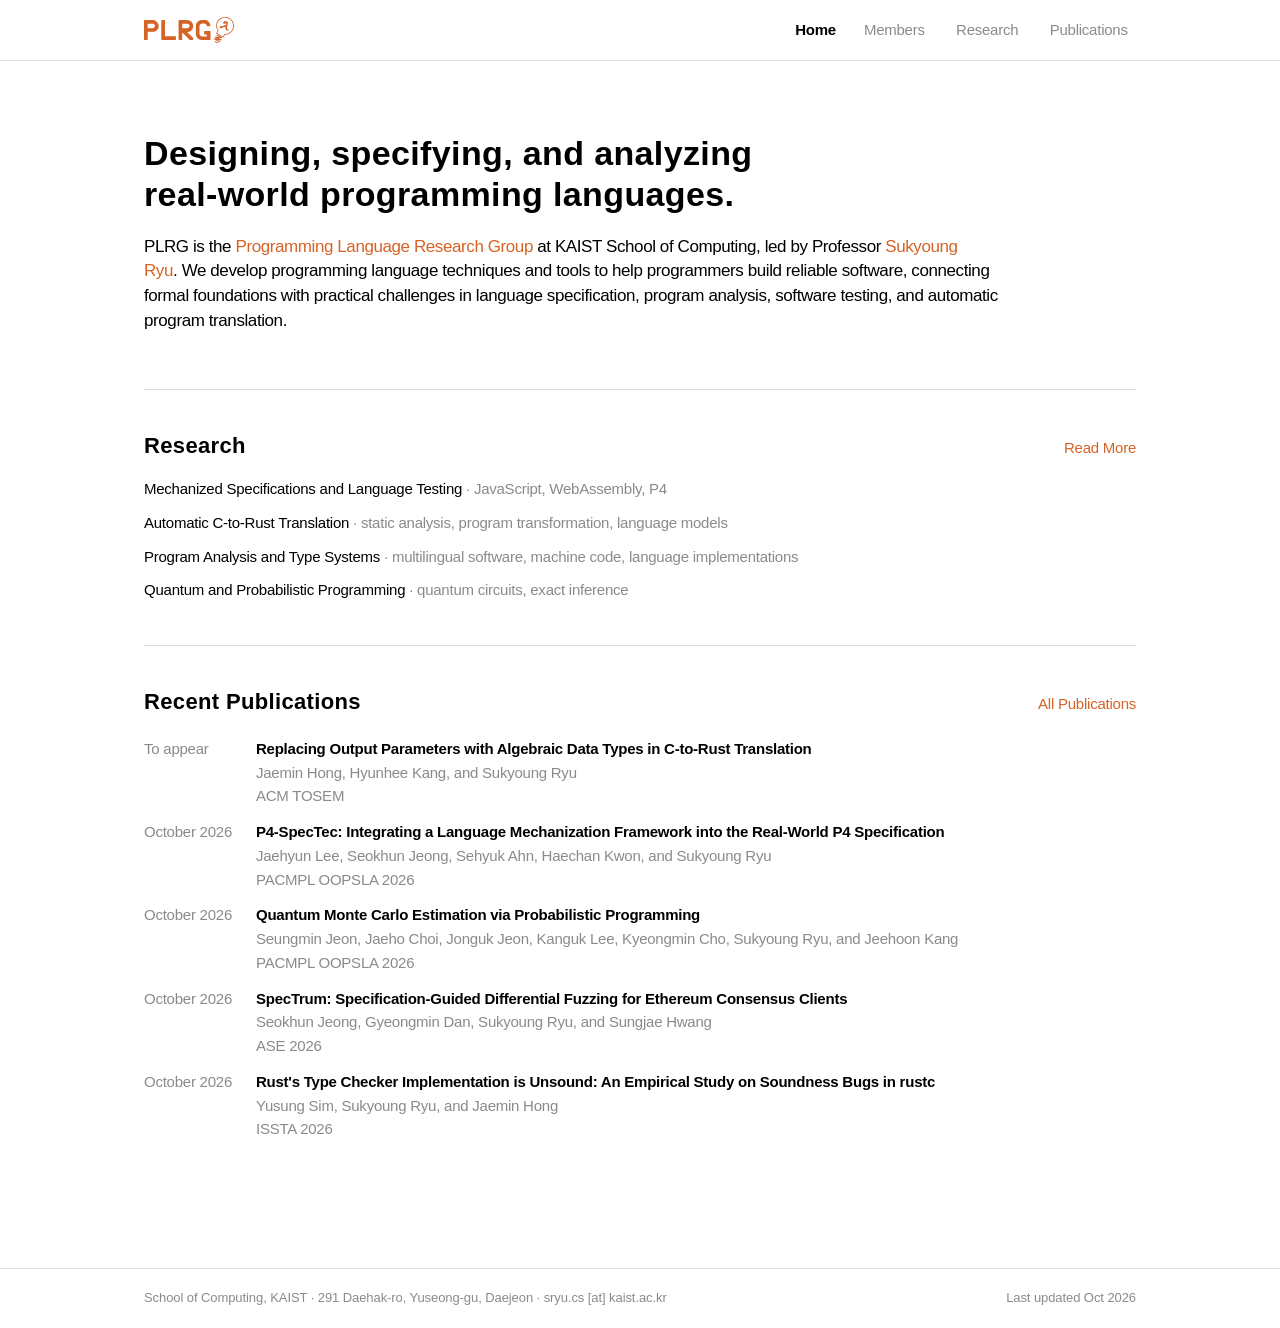
==== index.html @ 67d433d6 "Add files via upload Initial site" ====
<!DOCTYPE html>
<html lang="en">
<head>
<meta charset="utf-8">
<meta name="viewport" content="width=device-width, initial-scale=1">
<title>Home — PLRG @ KAIST</title>
<link rel="stylesheet" href="style.css">
</head>
<body data-page="home">
<div class="page">
<header><div class="wrap">
  <a class="brand" href="index.html"><svg class="logo" xmlns="http://www.w3.org/2000/svg" viewBox="0 0 610 174.55" fill="currentColor" role="img" aria-label="PLRG"><g id="Layer_1-2"><path d="M24.77,99.57v48.96c0,3.5-1.86,6.18-5.76,5.97H4.75c-1.57,0-4.04-2.32-4.73-4.11V24.12c1.09-1.59,2.54-3.02,4.04-4.07l52.85.08c11.84-.42,21.82,4.87,29.84,12.92,9.44,9.48,13.65,21.59,11.37,34.92-1.82,10.65-7.04,19.97-16.52,25.49-5.89,3.3-12.13,5.09-18.91,6.1H24.77ZM74.39,59.52c-1.05-8.23-6.45-13.17-13.41-14.95H24.75s-.03,30.83-.03,30.83l35.01-.19c7.88-.04,14.15-7.86,14.65-15.69Z"></path><path d="M326.45,154.57l-18.67-.2-32.13-31.75-19.16-18.48-.04,46.42c0,1.52-2.23,3.92-3.55,3.92l-15.28.03c-3.97,0-5.56-2.33-5.56-6.11V26.05c0-2.97,1.31-5.94,4.61-5.94l52.86-.04c11.4,0,20.63,4.76,28.45,12.41,9.83,9.62,14.2,21.88,11.86,35.64-3.55,20.84-18.98,30.94-40.7,31.79l41.08,40.88.25,9.93c.03,1.31-2.56,3.86-4.01,3.85ZM306.06,58.34c-1.69-7.35-6.77-12.24-13.42-13.77h-36.2s.02,30.83.02,30.83l33.02-.03c9.18,0,16.7-7.22,16.57-17.03Z"></path><path d="M421.97,117.8l-14.87-.05c-1.34,0-3.66-2.53-3.66-3.9v-16.37c0-1.36,2.33-3.88,3.72-3.88h35.35c1.4,0,3.8,2.46,3.8,4v52.96c0,1.54-2.34,3.94-3.96,3.93l-58.89-.31c-14.34-.08-35.18-19.74-35.23-36.54l-.17-58.79c-.05-17.46,17.44-36.19,34.9-38.17,9-1.02,18.16-.8,27.14-.19,28.08,1.93,44.97,42.58,31.35,42.43l-19.42-.2c.5-8.3-4.96-17.08-13.63-17.82-7.51-.64-14.39-.49-22.3-.09-5.6.29-13.39,6.82-13.43,12.99l-.31,56.86c-.04,7.77,8.3,15.7,16.05,15.7h33.47s.08-12.58.08-12.58Z"></path><path d="M214.6,134.44l-.03,16.27c0,1.38-2.15,3.76-3.89,3.76h-88.86c-3.61,0-6.13-2.2-5.54-6.08l-.03-122.33c0-3.76,1.66-5.98,5.55-6l13.27-.06c1.77,0,5.57,1.71,5.57,4.12v105.96s68.05-.06,68.05-.06c3.12,0,5.42,1.34,5.91,4.41Z"></path><path d="M533.58,135.33c-1.03,1.77-2.92,1.96-4.5,1.12l-42.92-22.98c-1.07-.57-.36-3.78.14-4.88l8-17.44c-9.59-17.32-14.4-33.33-7.14-51.85,3.64-9.29,9.33-16.91,16.68-23.66,12.25-11.23,30.47-17.07,47.03-15.34,19.54,2.05,36.48,12.61,45.66,30.04,5.94,11.29,8.57,24.47,7.08,37.07-1.56,13.25-7.64,24.61-17,33.8-11.73,11.51-26.46,19.24-43.56,17.85l-9.49,16.27ZM529.95,130.49l9.94-17.13c5.76.22,11.41.86,16.97-.74,21-6.04,38.39-24.01,41.11-45.65,2.06-16.41-3.26-32.55-14.11-44.84-16.23-18.37-44.59-21.7-65.67-10.09-11.07,6.1-19.41,15.47-24.92,26.64-7.99,16.22-3.11,32.95,5.35,48.31.68,1.24,1.88,3.97,1.34,5.16l-8.13,17.99,38.12,20.36Z"></path><path d="M511.6,163.68l-.68,6.75-41.13-21.85.37-6.58,22.36,3.77-15.11-7.95.24-6.66,24.54,2.67.85-.99-14.93-7.21.68-6.72,24.68,12.2,11.48,5.32-.02,6.57-26.47-2.39,21.68,10.92-.28,6.73c-9.4-1.67-16.31-3.48-25.91-4.31l17.62,9.74Z"></path><path d="M498.27,167.91l.09,6.58c-6,.23-11.44-.22-16.75-2.66-5.24-2.41-7.89-8.51-5.34-13.62,4.03,8.87,12.21,9.27,22.01,9.7Z"></path><path d="M512.38,76.77c-2.06-2.49-3.47-4.5-4.6-7.12-1.04-2.39.76-5.26,3.22-5.81l17.83-3.93,14.61-4.59,8.87-2.83-.64-8.77c-.09-1.29-3.27-2.99-4.38-2.32l-7.8,4.7c-1.42.86-4.22.84-4.82-.95l-2.43-7.28c-2.58-7.73,13.49-12.45,24.45-7.42,7.61,3.5,7.59,9.94,5.79,18.3-3.1,9.22-4.34,18.11-5.07,27.94.96,1.71,2.15,3.57,3.79,4.64l9.4,6.14c.46.3,1.2,1.14,1.47,1.52s-1.31,1.54-1.89,1.5l-14.1-.93c-10.04-2.89-10.07-13.57-8.85-24.22l-17.95,5.61c-5.79,1.81-10.36,4.24-16.9,5.81Z"></path></g></svg></a>
  <button class="menu" type="button" aria-label="Menu" aria-expanded="false" aria-controls="nav"><span></span><span></span></button>
  <nav id="nav">
    <a href="index.html" class="on" data-label="Home"><span>Home</span></a>
    <a href="members.html" data-label="Members"><span>Members</span></a>
    <a href="research.html" data-label="Research"><span>Research</span></a>
    <a href="publications.html" data-label="Publications"><span>Publications</span></a>
  </nav>
</div></header>
<script>
(function(){var b=document.querySelector('.menu'),n=document.getElementById('nav');var set=function(o){document.body.classList.toggle('nav-open',o);b.setAttribute('aria-expanded',o);};b.addEventListener('click',function(){set(!document.body.classList.contains('nav-open'));});document.addEventListener('click',function(e){if(!e.target.closest('header'))set(false);});document.addEventListener('keydown',function(e){if(e.key==='Escape')set(false);});})();
</script>
<main class="wrap">
  <section class="hero">
    <h1 id="headline" style="margin: 0 0 20px; max-width: 880px;"></h1>
    <p class="lede" id="lede"></p>
  </section>
  <section class="sec">
    <div class="sec-head"><h2>Research</h2><a class="small" href="research.html">Read More</a></div>
    <ul id="areas" class="areas"></ul>
  </section>
  <section class="sec" style="padding-bottom: 64px;">
    <div class="sec-head" style="margin-bottom: 20px;"><h2>Recent Publications</h2><a class="small" href="publications.html">All Publications</a></div>
    <ol id="recent" class="pubs"></ol>
  </section>
</main>
<footer><div class="wrap">
  <span>School of Computing, KAIST · 291 Daehak-ro, Yuseong-gu, Daejeon · sryu.cs [at] kaist.ac.kr</span>
  <span class="nowrap">Last updated Oct 2026</span>
</div></footer>
<script src="site.js"></script>
</body>
</html>
---- style.css ----
p, h1, li, .lede { text-wrap: pretty; }
html, body { margin: 0; background: #fff; color: #000; font-family: -apple-system, BlinkMacSystemFont, "SF Pro Text", "Helvetica Neue", Arial, sans-serif; -webkit-font-smoothing: antialiased; font-size: 17px; line-height: 1.45; letter-spacing: -0.41px; }
a { color: #d56325; text-decoration: none; }
a:hover { text-decoration: underline; }
a:focus-visible, button:focus-visible { outline: 2px solid #d56325; outline-offset: 3px; border-radius: 2px; }
.page { min-height: 100vh; display: flex; flex-direction: column; overflow: visible; }
.wrap { max-width: 1040px; width: 100%; margin: 0 auto; padding: 0 24px; box-sizing: border-box; }
header { position: -webkit-sticky; position: sticky; top: 0; z-index: 20; flex-shrink: 0; background: #fff; border-bottom: 1px solid rgba(0,0,0,0.12); }
header .wrap { height: 60px; display: flex; align-items: center; justify-content: space-between; gap: 24px; }
.brand { display: flex; align-items: center; color: #d56325; }
.brand .logo { height: 26px; width: auto; display: block; overflow: visible; }
.menu { display: none; }
.brand:hover { color: #d56325; text-decoration: none; }
nav { display: flex; gap: 28px; font-size: 15px; letter-spacing: -0.24px; }
nav a { color: rgba(60,60,67,0.6); display: inline-grid; }
nav a::after { content: attr(data-label); font-weight: 600; height: 0; visibility: hidden; grid-area: 1 / 1; }
nav a > span { grid-area: 1 / 1; }
nav a:hover { color: #000; text-decoration: none; }
nav a.on { color: #000; font-weight: 600; }
main { flex: 1; }
main.wrap { padding-bottom: 64px; }
h1 { margin: 56px 0 20px; font-size: 34px; line-height: 1.2; font-weight: 700; letter-spacing: 0.37px; text-wrap: pretty; }
h2 { margin: 0; font-size: 22px; font-weight: 700; letter-spacing: 0.35px; }
.muted { color: rgba(60,60,67,0.6); }
.small { font-size: 15px; letter-spacing: -0.24px; }
.hero { padding: 72px 0 56px; }
.lede { margin: 0; max-width: 880px; text-wrap: pretty; }
.sec { padding: 40px 0 44px; border-top: 0.5px solid rgba(60,60,67,0.18); }
.sec-head { display: flex; align-items: baseline; justify-content: space-between; gap: 16px; margin-bottom: 16px; }
ul, ol { list-style: none; margin: 0; padding: 0; }
.areas { display: flex; flex-direction: column; gap: 12px; }
.pubs { display: flex; flex-direction: column; gap: 14px; }
.pub { display: grid; grid-template-columns: 96px minmax(0, 1fr); gap: 16px; }
.pub .t { font-weight: 600; text-wrap: pretty; }
.pub .t a { color: #000; text-decoration: none; }
.pub .t a:hover { text-decoration: underline;  }
.pub div div + div { margin-top: 2px; }
.year-sec { display: grid; grid-template-columns: 160px minmax(0, 1fr); gap: 24px; padding: 24px 0; border-top: 0.5px solid rgba(60,60,67,0.18); }
.year-sec h2 { line-height: 1.2; }
.year-sec .pub { display: block; }
.area { padding: 32px 0; border-top: 0.5px solid rgba(60,60,67,0.18); }
.area h2 { margin-bottom: 12px; }
.area p { margin: 0 0 20px; max-width: 880px; text-wrap: pretty; }
.area ul { display: flex; flex-direction: column; gap: 8px; padding-left: 16px; border-left: 0.5px solid rgba(60,60,67,0.29); }
.area ul a { color: #000; text-decoration: none; }
.area ul a:hover { text-decoration: underline;  }
.group { padding: 28px 0; border-top: 0.5px solid rgba(60,60,67,0.18); }
.group h2 { margin-bottom: 16px; }
.people { display: flex; flex-direction: column; gap: 10px; }
.person { display: grid; grid-template-columns: minmax(0, 260px) minmax(0, 1fr); gap: 16px; }
.person b, .alum b { font-weight: 600; }
a.site { color: #000; text-decoration: none; }
a.site:hover { text-decoration: underline;  }
a.site .lk { font-weight: 400; font-size: 0.85em; color: rgba(60,60,67,0.6); }
.alumni { display: grid; grid-template-columns: repeat(4, minmax(0, 1fr)); gap: 28px 32px; }
.alum { display: flex; flex-direction: column; gap: 2px; font-size: 14px; letter-spacing: -0.15px; line-height: 1.4; overflow-wrap: anywhere; }
.alum .who { display: block; font-size: 15px; letter-spacing: -0.24px; margin-bottom: 2px; }
.alum .who .muted { font-size: 13px; letter-spacing: -0.08px; }
.alum .now { color: #000; }
footer { border-top: 1px solid rgba(0,0,0,0.12); }
footer .wrap { padding: 20px 24px; display: flex; justify-content: space-between; gap: 16px; flex-wrap: wrap; font-size: 13px; letter-spacing: -0.08px; color: rgba(60,60,67,0.6); }
footer .nowrap { white-space: nowrap; }
/* Breakpoints: desktop >1024, tablet 641–1024, mobile ≤640 */
@media (max-width: 1024px) {
  .wrap { padding: 0 32px; }
  .menu { display: flex; flex-direction: column; justify-content: center; gap: 6px; width: 44px; height: 44px; margin-right: -10px; padding: 0; background: none; border: 0; border-radius: 0; cursor: pointer; }
  .menu span { display: block; width: 22px; height: 1.5px; background: #000; margin: 0 auto; transition: transform 200ms cubic-bezier(.32,.72,0,1), opacity 150ms; }
  .nav-open .menu span:first-child { transform: translateY(3.75px) rotate(45deg); }
  .nav-open .menu span:last-child { transform: translateY(-3.75px) rotate(-45deg); }
  nav { display: none; position: absolute; left: 0; right: 0; top: 100%; flex-direction: column; gap: 0; padding: 8px 32px 16px; background: #fff; border-bottom: 0.5px solid rgba(60,60,67,0.29); font-size: 17px; letter-spacing: -0.41px; z-index: 10; }
  .nav-open nav { display: flex; }
  nav a { padding: 12px 0; border-top: 0.5px solid rgba(60,60,67,0.18); color: #000; }
  nav a:first-child { border-top: 0; }
  nav a.on { font-weight: 600; }
  footer .wrap { padding: 20px 32px; }
  h1 { margin-top: 44px; font-size: 30px; }
  .hero { padding: 56px 0 44px; }
  .year-sec { grid-template-columns: 120px minmax(0, 1fr); gap: 20px; }
  .person { grid-template-columns: minmax(0, 220px) minmax(0, 1fr); }
  .alumni { grid-template-columns: repeat(3, minmax(0, 1fr)); gap: 24px; }
  .pub { grid-template-columns: 88px minmax(0, 1fr); gap: 12px; }
}
@media (max-width: 640px) {
  html, body { font-size: 16px; letter-spacing: -0.32px; }
  .wrap { padding: 0 20px; }
  nav { padding: 4px 20px 12px; }
  h1 { margin: 32px 0 16px; font-size: 26px; }
  .hero { padding: 36px 0 32px; }
  .hero h1 br { display: none; }
  h2 { font-size: 20px; }
  .lede, .small { font-size: 15px; }
  .sec { padding: 28px 0 32px; }
  .sec-head { flex-wrap: wrap; gap: 8px; }
  .pub { grid-template-columns: 1fr; gap: 2px; }
  .year-sec { grid-template-columns: 1fr; gap: 12px; padding: 20px 0; }
  .area { padding: 24px 0; }
  .group { padding: 20px 0; }
  .person { grid-template-columns: 1fr; gap: 2px; }
  .people { gap: 14px; }
  .alumni { grid-template-columns: repeat(2, minmax(0, 1fr)); gap: 20px 16px; }
  footer .wrap { padding: 16px 20px; flex-direction: column; gap: 4px; }
  .row { grid-template-columns: 1fr; gap: 0; padding: 8px 0; }
  .btns button { flex: 1; }
}
@media (max-width: 400px) { .alumni { grid-template-columns: 1fr; } }
/* profile */
.profile { display: grid; grid-template-columns: 128px minmax(0, 1fr); gap: 28px; align-items: center; padding: 32px 0 40px; }
.avatar { width: 128px; height: 128px; border-radius: 50%; object-fit: cover; background: rgba(118,118,128,0.12); }
.profile h1 { margin: 0 0 4px; }
.links { display: flex; flex-wrap: wrap; gap: 6px 20px; }
.prow { scroll-margin-top: 24px; padding: 28px 0; border-top: 0.5px solid rgba(60,60,67,0.18); }
.prow h2 { margin-bottom: 12px; }
.prow p { margin: 0; max-width: 880px; text-wrap: pretty; font-size: 15px; letter-spacing: -0.24px; line-height: 1.5; }
.prow ul { display: flex; flex-direction: column; gap: 8px; font-size: 15px; letter-spacing: -0.24px; }
.prow ul a, .profile p a:not(.back) { color: #000; text-decoration: underline; text-decoration-color: rgba(60,60,67,0.35); text-underline-offset: 3px; text-decoration-thickness: 1px; }
.prow ul a:hover, .profile p a:not(.back):hover { color: #d56325; text-decoration-color: #d56325; }
.links a { color: #d56325; }
a.back { color: #000; }
.tabs { display: flex; gap: 28px; border-bottom: 0.5px solid rgba(60,60,67,0.29); font-size: 15px; letter-spacing: -0.24px; }
.tabs a { display: inline-grid; color: rgba(60,60,67,0.6); padding: 10px 0 12px; margin-bottom: -0.5px; border-bottom: 2px solid transparent; }
.tabs a::after { content: attr(data-label); font-weight: 600; height: 0; visibility: hidden; grid-area: 1 / 1; }
.tabs a > span { grid-area: 1 / 1; }
.tabs a:hover { color: #000; text-decoration: none; }
.tabs a.on { color: #000; font-weight: 600; border-bottom-color: #000; }
#panel-main .prow:first-child, #panel-biography .prow:first-child { border-top: 0; }
.gallery { display: grid; grid-template-columns: repeat(2, minmax(0, 1fr)); gap: 24px; padding: 32px 0; }
.gallery img { display: block; width: 100%; height: auto; border-radius: 10px; background: rgba(118,118,128,0.12); }
.gallery li { margin: 0; }
.gallery figcaption, .gallery .cap { margin-top: 8px; font-size: 13px; letter-spacing: -0.08px; color: rgba(60,60,67,0.6); }

@media (max-width: 640px) {
  .profile { grid-template-columns: 1fr; gap: 16px; padding: 24px 0 28px; }
  .avatar { width: 112px; height: 112px; }
  .prow { padding: 20px 0; }
  .tabs { gap: 20px; }
  .gallery { grid-template-columns: 1fr; gap: 16px; padding: 24px 0; }
}
/* add-publication */
.tool { background: #F2F2F7; }
.tool .wrap { max-width: 880px; padding: 48px 24px 80px; }
.card { background: #fff; border-radius: 10px; padding: 4px 20px; }
.row { display: grid; grid-template-columns: 120px minmax(0, 1fr); align-items: center; gap: 16px; min-height: 44px; border-bottom: 0.5px solid rgba(60,60,67,0.29); font-size: 15px; letter-spacing: -0.24px; }
.row:last-child { border-bottom: 0; }
.row input, .row select { font: inherit; letter-spacing: inherit; color: #000; border: 0; outline: 0; padding: 10px 0; background: transparent; width: 100%; }
.btns { display: flex; gap: 12px; flex-wrap: wrap; margin-top: 24px; }
button { border: 0; border-radius: 10px; font: inherit; font-size: 15px; font-weight: 600; padding: 0 20px; height: 44px; cursor: pointer; }
.primary { background: #d56325; color: #fff; }
.secondary { background: rgba(120,120,128,0.16); color: #d56325; }
pre { margin: 0; background: #fff; border-radius: 10px; padding: 16px 20px; font-family: ui-monospace, "SF Mono", Menlo, monospace; font-size: 13px; line-height: 1.5; white-space: pre-wrap; overflow-wrap: anywhere; }
code { font-family: ui-monospace, "SF Mono", Menlo, monospace; font-size: 13px; }
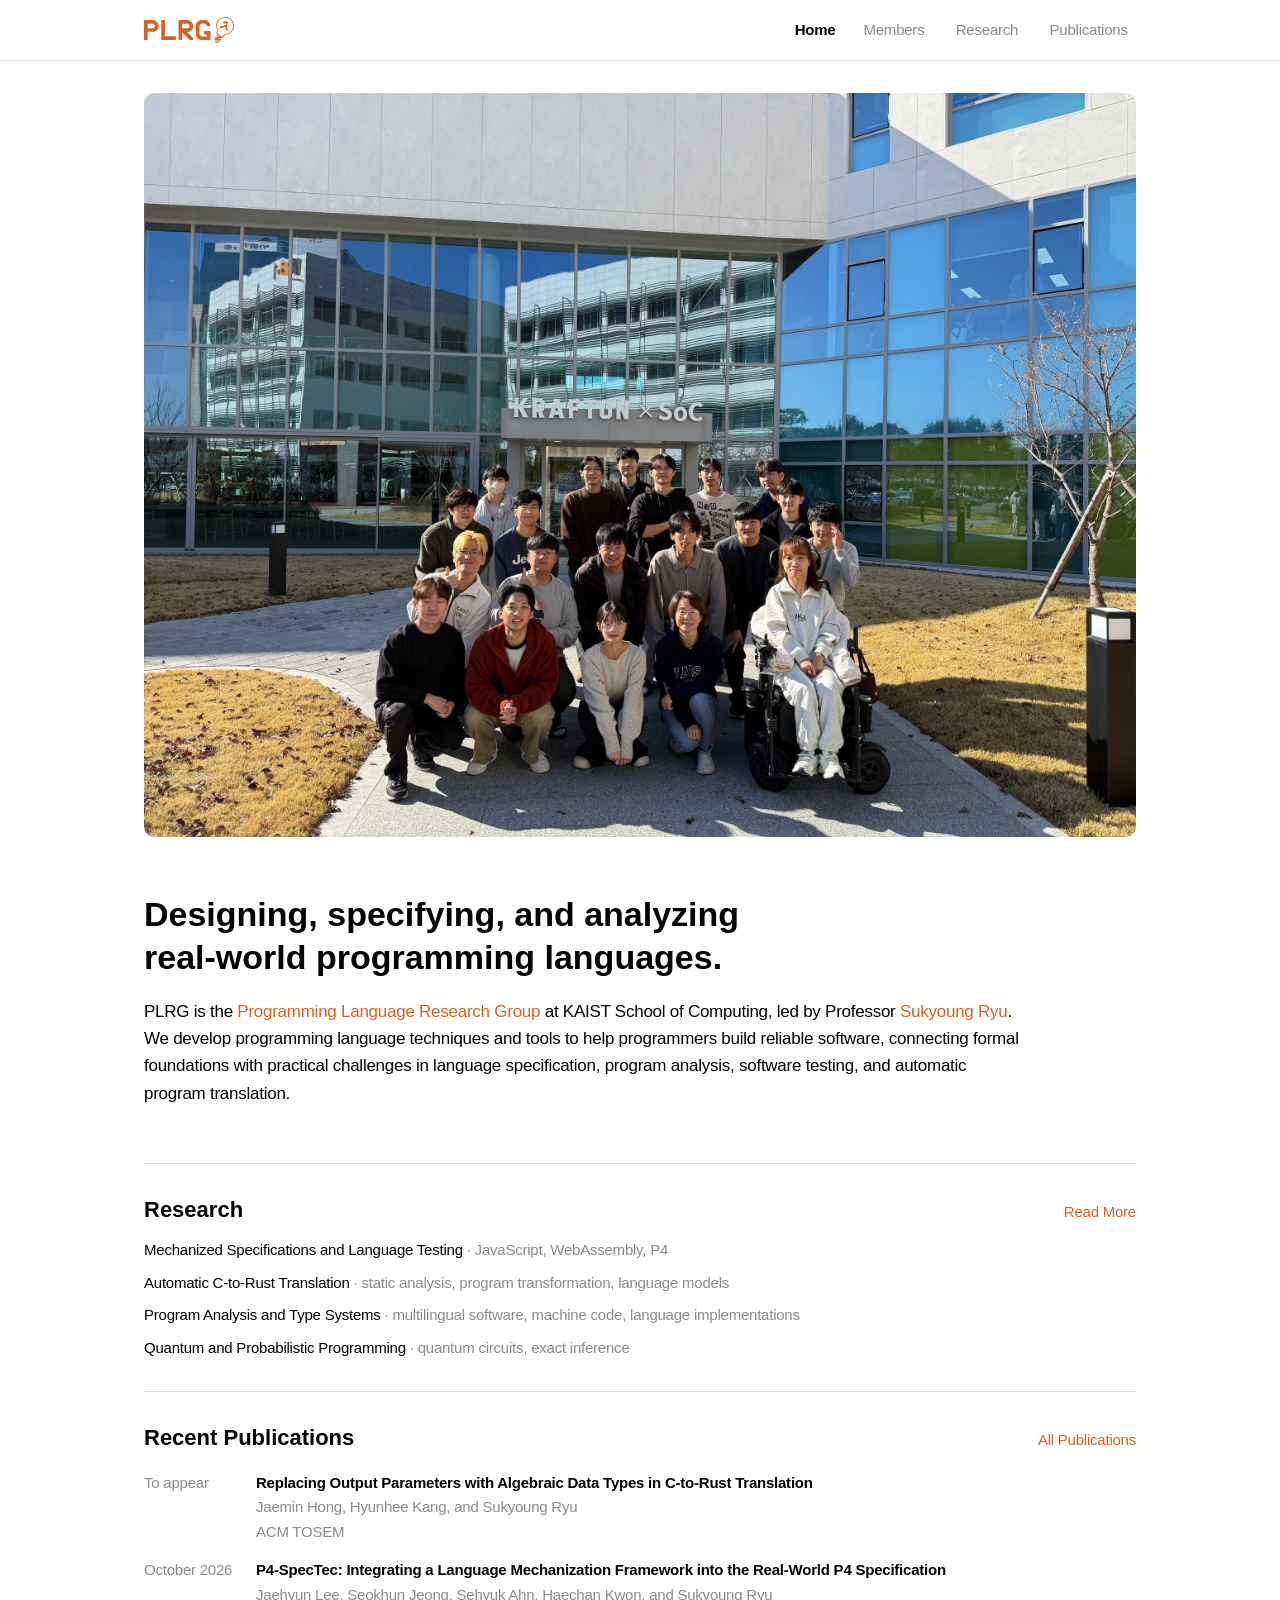
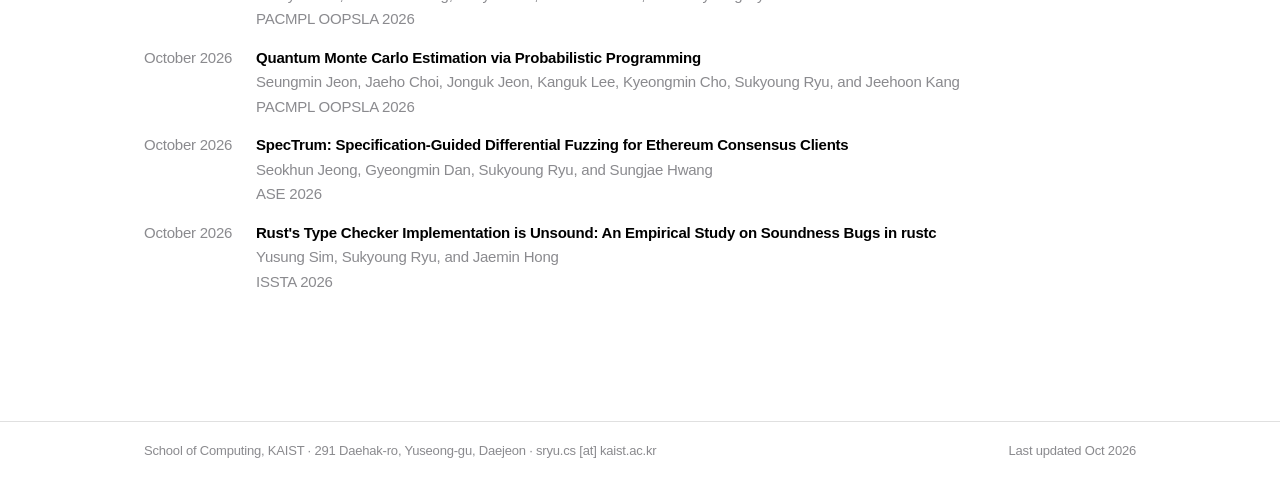
==== commit 853d5050: "Add files via upload" ====
--- a/index.html
+++ b/index.html
@@ -5,6 +5,9 @@
 <meta name="viewport" content="width=device-width, initial-scale=1">
 <title>Home — PLRG @ KAIST</title>
 <link rel="stylesheet" href="style.css">
+<link rel="icon" href="favicon.png" sizes="32x32" type="image/png">
+<link rel="icon" href="favicon.svg" type="image/svg+xml">
+<link rel="apple-touch-icon" href="apple-touch-icon.png">
 </head>
 <body data-page="home">
 <div class="page">
@@ -22,6 +25,7 @@
 (function(){var b=document.querySelector('.menu'),n=document.getElementById('nav');var set=function(o){document.body.classList.toggle('nav-open',o);b.setAttribute('aria-expanded',o);};b.addEventListener('click',function(){set(!document.body.classList.contains('nav-open'));});document.addEventListener('click',function(e){if(!e.target.closest('header'))set(false);});document.addEventListener('keydown',function(e){if(e.key==='Escape')set(false);});})();
 </script>
 <main class="wrap">
+  <div class="home-photo" id="home-photo"></div>
   <section class="hero">
     <h1 id="headline" style="margin: 0 0 20px; max-width: 880px;"></h1>
     <p class="lede" id="lede"></p>
--- a/style.css
+++ b/style.css
@@ -1,5 +1,18 @@
+/* Type scale — one value per role. Sizes: title 34 · section 22 · body 17 · small 15 · caption 13.
+   Line height: headings 1.25 · paragraphs 1.6 · everything else 1.5 · caption 1.4.
+   Tracking: headings 0 · text -0.015em. */
+:root {
+  --fs-title: 34px; --fs-section: 22px; --fs-body: 17px; --fs-small: 15px; --fs-caption: 13px;
+  --lh-heading: 1.25; --lh-text: 1.5; --lh-prose: 1.6; --lh-caption: 1.4;
+  --ls-text: -0.015em;
+  --gap-list: 10px; --gap-pubs: 16px; --pad-section: 32px; --head-gap: 16px;
+}
 p, h1, li, .lede { text-wrap: pretty; }
-html, body { margin: 0; background: #fff; color: #000; font-family: -apple-system, BlinkMacSystemFont, "SF Pro Text", "Helvetica Neue", Arial, sans-serif; -webkit-font-smoothing: antialiased; font-size: 17px; line-height: 1.45; letter-spacing: -0.41px; }
+/* Paragraphs of running text */
+.lede, #intro, .area p, .prow p { line-height: var(--lh-prose); }
+html, body { margin: 0; background: #fff; color: #000; font-family: -apple-system, BlinkMacSystemFont, "SF Pro Text", "Helvetica Neue", Arial, sans-serif; -webkit-font-smoothing: antialiased; font-size: var(--fs-body); line-height: var(--lh-text); }
+/* Tracking relative to each element's own size (an inherited em value would freeze at the body size). */
+:where(body, body *) { letter-spacing: var(--ls-text); }
 a { color: #d56325; text-decoration: none; }
 a:hover { text-decoration: underline; }
 a:focus-visible, button:focus-visible { outline: 2px solid #d56325; outline-offset: 3px; border-radius: 2px; }
@@ -11,54 +24,58 @@
 .brand .logo { height: 26px; width: auto; display: block; overflow: visible; }
 .menu { display: none; }
 .brand:hover { color: #d56325; text-decoration: none; }
-nav { display: flex; gap: 28px; font-size: 15px; letter-spacing: -0.24px; }
-nav a { color: rgba(60,60,67,0.6); display: inline-grid; }
-nav a::after { content: attr(data-label); font-weight: 600; height: 0; visibility: hidden; grid-area: 1 / 1; }
-nav a > span { grid-area: 1 / 1; }
-nav a:hover { color: #000; text-decoration: none; }
-nav a.on { color: #000; font-weight: 600; }
+#nav { display: flex; gap: 28px; font-size: var(--fs-small); }
+#nav a { color: rgba(60,60,67,0.6); display: inline-grid; }
+#nav a::after { content: attr(data-label); font-weight: 600; height: 0; visibility: hidden; grid-area: 1 / 1; }
+#nav a > span { grid-area: 1 / 1; }
+#nav a:hover { color: #000; text-decoration: none; }
+#nav a.on { color: #000; font-weight: 600; }
 main { flex: 1; }
 main.wrap { padding-bottom: 64px; }
-h1 { margin: 56px 0 20px; font-size: 34px; line-height: 1.2; font-weight: 700; letter-spacing: 0.37px; text-wrap: pretty; }
-h2 { margin: 0; font-size: 22px; font-weight: 700; letter-spacing: 0.35px; }
+h1 { margin: 56px 0 20px; font-size: var(--fs-title); line-height: var(--lh-heading); font-weight: 700; letter-spacing: 0; text-wrap: pretty; }
+h2 { margin: 0; font-size: var(--fs-section); line-height: var(--lh-heading); font-weight: 700; letter-spacing: 0; }
 .muted { color: rgba(60,60,67,0.6); }
-.small { font-size: 15px; letter-spacing: -0.24px; }
+.small { font-size: var(--fs-small); }
 .hero { padding: 72px 0 56px; }
 .lede { margin: 0; max-width: 880px; text-wrap: pretty; }
-.sec { padding: 40px 0 44px; border-top: 0.5px solid rgba(60,60,67,0.18); }
-.sec-head { display: flex; align-items: baseline; justify-content: space-between; gap: 16px; margin-bottom: 16px; }
+/* Home main photo (photos/main/): full content width, whole image, between the header and the headline */
+.home-photo:empty { display: none; }
+.home-photo { margin-top: 32px; }
+.home-photo img { display: block; width: 100%; height: auto; border-radius: 10px; background: rgba(118,118,128,0.12); }
+.home-photo:not(:empty) + .hero { padding-top: 56px; }
+.sec { padding: var(--pad-section) 0; border-top: 0.5px solid rgba(60,60,67,0.18); }
+.sec-head { display: flex; align-items: baseline; justify-content: space-between; gap: 16px; margin-bottom: var(--head-gap); }
 ul, ol { list-style: none; margin: 0; padding: 0; }
-.areas { display: flex; flex-direction: column; gap: 12px; }
-.pubs { display: flex; flex-direction: column; gap: 14px; }
+.areas { display: flex; flex-direction: column; gap: var(--gap-list); }
+.pubs { display: flex; flex-direction: column; gap: var(--gap-pubs); }
 .pub { display: grid; grid-template-columns: 96px minmax(0, 1fr); gap: 16px; }
 .pub .t { font-weight: 600; text-wrap: pretty; }
 .pub .t a { color: #000; text-decoration: none; }
 .pub .t a:hover { text-decoration: underline;  }
 .pub div div + div { margin-top: 2px; }
-.year-sec { display: grid; grid-template-columns: 160px minmax(0, 1fr); gap: 24px; padding: 24px 0; border-top: 0.5px solid rgba(60,60,67,0.18); }
-.year-sec h2 { line-height: 1.2; }
+.year-sec { display: grid; grid-template-columns: 160px minmax(0, 1fr); gap: 24px; padding: var(--pad-section) 0; border-top: 0.5px solid rgba(60,60,67,0.18); }
 .year-sec .pub { display: block; }
-.area { padding: 32px 0; border-top: 0.5px solid rgba(60,60,67,0.18); }
-.area h2 { margin-bottom: 12px; }
+.area { scroll-margin-top: 60px; padding: var(--pad-section) 0; border-top: 0.5px solid rgba(60,60,67,0.18); }
+.area h2 { margin-bottom: var(--head-gap); }
 .area p { margin: 0 0 20px; max-width: 880px; text-wrap: pretty; }
-.area ul { display: flex; flex-direction: column; gap: 8px; padding-left: 16px; border-left: 0.5px solid rgba(60,60,67,0.29); }
+.area ul { display: flex; flex-direction: column; gap: var(--gap-list); padding-left: 16px; border-left: 0.5px solid rgba(60,60,67,0.29); }
 .area ul a { color: #000; text-decoration: none; }
 .area ul a:hover { text-decoration: underline;  }
-.group { padding: 28px 0; border-top: 0.5px solid rgba(60,60,67,0.18); }
-.group h2 { margin-bottom: 16px; }
-.people { display: flex; flex-direction: column; gap: 10px; }
+.group { padding: var(--pad-section) 0; border-top: 0.5px solid rgba(60,60,67,0.18); }
+.group h2 { margin-bottom: var(--head-gap); }
+.people { display: flex; flex-direction: column; gap: var(--gap-list); }
 .person { display: grid; grid-template-columns: minmax(0, 260px) minmax(0, 1fr); gap: 16px; }
 .person b, .alum b { font-weight: 600; }
 a.site { color: #000; text-decoration: none; }
 a.site:hover { text-decoration: underline;  }
 a.site .lk { font-weight: 400; font-size: 0.85em; color: rgba(60,60,67,0.6); }
 .alumni { display: grid; grid-template-columns: repeat(4, minmax(0, 1fr)); gap: 28px 32px; }
-.alum { display: flex; flex-direction: column; gap: 2px; font-size: 14px; letter-spacing: -0.15px; line-height: 1.4; overflow-wrap: anywhere; }
-.alum .who { display: block; font-size: 15px; letter-spacing: -0.24px; margin-bottom: 2px; }
-.alum .who .muted { font-size: 13px; letter-spacing: -0.08px; }
+.alum { display: flex; flex-direction: column; gap: 2px; font-size: var(--fs-small); overflow-wrap: anywhere; }
+.alum .who { display: block; }
+.alum .who .muted, .alum > .muted { font-size: var(--fs-caption); line-height: var(--lh-caption); }
 .alum .now { color: #000; }
 footer { border-top: 1px solid rgba(0,0,0,0.12); }
-footer .wrap { padding: 20px 24px; display: flex; justify-content: space-between; gap: 16px; flex-wrap: wrap; font-size: 13px; letter-spacing: -0.08px; color: rgba(60,60,67,0.6); }
+footer .wrap { padding: 20px 24px; display: flex; justify-content: space-between; gap: 16px; flex-wrap: wrap; font-size: var(--fs-caption); line-height: var(--lh-caption); color: rgba(60,60,67,0.6); }
 footer .nowrap { white-space: nowrap; }
 /* Breakpoints: desktop >1024, tablet 641–1024, mobile ≤640 */
 @media (max-width: 1024px) {
@@ -67,13 +84,14 @@
   .menu span { display: block; width: 22px; height: 1.5px; background: #000; margin: 0 auto; transition: transform 200ms cubic-bezier(.32,.72,0,1), opacity 150ms; }
   .nav-open .menu span:first-child { transform: translateY(3.75px) rotate(45deg); }
   .nav-open .menu span:last-child { transform: translateY(-3.75px) rotate(-45deg); }
-  nav { display: none; position: absolute; left: 0; right: 0; top: 100%; flex-direction: column; gap: 0; padding: 8px 32px 16px; background: #fff; border-bottom: 0.5px solid rgba(60,60,67,0.29); font-size: 17px; letter-spacing: -0.41px; z-index: 10; }
-  .nav-open nav { display: flex; }
-  nav a { padding: 12px 0; border-top: 0.5px solid rgba(60,60,67,0.18); color: #000; }
-  nav a:first-child { border-top: 0; }
-  nav a.on { font-weight: 600; }
+  #nav { display: none; position: absolute; left: 0; right: 0; top: 100%; flex-direction: column; gap: 0; padding: 8px 32px 16px; background: #fff; border-bottom: 0.5px solid rgba(60,60,67,0.29); font-size: var(--fs-body); z-index: 10; }
+  .nav-open #nav { display: flex; }
+  #nav a { padding: 12px 0; border-top: 0.5px solid rgba(60,60,67,0.18); color: #000; }
+  #nav a:first-child { border-top: 0; }
+  #nav a.on { font-weight: 600; }
   footer .wrap { padding: 20px 32px; }
-  h1 { margin-top: 44px; font-size: 30px; }
+  :root { --fs-title: 30px; }
+  h1 { margin-top: 44px; }
   .hero { padding: 56px 0 44px; }
   .year-sec { grid-template-columns: 120px minmax(0, 1fr); gap: 20px; }
   .person { grid-template-columns: minmax(0, 220px) minmax(0, 1fr); }
@@ -81,26 +99,20 @@
   .pub { grid-template-columns: 88px minmax(0, 1fr); gap: 12px; }
 }
 @media (max-width: 640px) {
-  html, body { font-size: 16px; letter-spacing: -0.32px; }
+  :root { --fs-title: 26px; --fs-section: 20px; --fs-body: 16px; --pad-section: 24px; }
   .wrap { padding: 0 20px; }
-  nav { padding: 4px 20px 12px; }
-  h1 { margin: 32px 0 16px; font-size: 26px; }
+  #nav { padding: 4px 20px 12px; }
+  h1 { margin: 32px 0 16px; }
   .hero { padding: 36px 0 32px; }
+  .home-photo { margin-top: 20px; }
+  .home-photo:not(:empty) + .hero { padding-top: 32px; }
   .hero h1 br { display: none; }
-  h2 { font-size: 20px; }
-  .lede, .small { font-size: 15px; }
-  .sec { padding: 28px 0 32px; }
   .sec-head { flex-wrap: wrap; gap: 8px; }
   .pub { grid-template-columns: 1fr; gap: 2px; }
-  .year-sec { grid-template-columns: 1fr; gap: 12px; padding: 20px 0; }
-  .area { padding: 24px 0; }
-  .group { padding: 20px 0; }
+  .year-sec { grid-template-columns: 1fr; gap: 12px; }
   .person { grid-template-columns: 1fr; gap: 2px; }
-  .people { gap: 14px; }
   .alumni { grid-template-columns: repeat(2, minmax(0, 1fr)); gap: 20px 16px; }
   footer .wrap { padding: 16px 20px; flex-direction: column; gap: 4px; }
-  .row { grid-template-columns: 1fr; gap: 0; padding: 8px 0; }
-  .btns button { flex: 1; }
 }
 @media (max-width: 400px) { .alumni { grid-template-columns: 1fr; } }
 /* profile */
@@ -108,15 +120,15 @@
 .avatar { width: 128px; height: 128px; border-radius: 50%; object-fit: cover; background: rgba(118,118,128,0.12); }
 .profile h1 { margin: 0 0 4px; }
 .links { display: flex; flex-wrap: wrap; gap: 6px 20px; }
-.prow { scroll-margin-top: 24px; padding: 28px 0; border-top: 0.5px solid rgba(60,60,67,0.18); }
-.prow h2 { margin-bottom: 12px; }
-.prow p { margin: 0; max-width: 880px; text-wrap: pretty; font-size: 15px; letter-spacing: -0.24px; line-height: 1.5; }
-.prow ul { display: flex; flex-direction: column; gap: 8px; font-size: 15px; letter-spacing: -0.24px; }
+.prow { scroll-margin-top: 24px; padding: var(--pad-section) 0; border-top: 0.5px solid rgba(60,60,67,0.18); }
+.prow h2 { margin-bottom: var(--head-gap); }
+.prow p { margin: 0; max-width: 880px; text-wrap: pretty; }
+.prow ul { display: flex; flex-direction: column; gap: var(--gap-list); font-size: var(--fs-small); }
 .prow ul a, .profile p a:not(.back) { color: #000; text-decoration: underline; text-decoration-color: rgba(60,60,67,0.35); text-underline-offset: 3px; text-decoration-thickness: 1px; }
 .prow ul a:hover, .profile p a:not(.back):hover { color: #d56325; text-decoration-color: #d56325; }
 .links a { color: #d56325; }
 a.back { color: #000; }
-.tabs { display: flex; gap: 28px; border-bottom: 0.5px solid rgba(60,60,67,0.29); font-size: 15px; letter-spacing: -0.24px; }
+.tabs { display: flex; gap: 28px; border-bottom: 0.5px solid rgba(60,60,67,0.29); font-size: var(--fs-small); }
 .tabs a { display: inline-grid; color: rgba(60,60,67,0.6); padding: 10px 0 12px; margin-bottom: -0.5px; border-bottom: 2px solid transparent; }
 .tabs a::after { content: attr(data-label); font-weight: 600; height: 0; visibility: hidden; grid-area: 1 / 1; }
 .tabs a > span { grid-area: 1 / 1; }
@@ -126,25 +138,11 @@
 .gallery { display: grid; grid-template-columns: repeat(2, minmax(0, 1fr)); gap: 24px; padding: 32px 0; }
 .gallery img { display: block; width: 100%; height: auto; border-radius: 10px; background: rgba(118,118,128,0.12); }
 .gallery li { margin: 0; }
-.gallery figcaption, .gallery .cap { margin-top: 8px; font-size: 13px; letter-spacing: -0.08px; color: rgba(60,60,67,0.6); }
+.gallery figcaption, .gallery .cap { margin-top: 8px; font-size: var(--fs-caption); line-height: var(--lh-caption); color: rgba(60,60,67,0.6); }
 
 @media (max-width: 640px) {
   .profile { grid-template-columns: 1fr; gap: 16px; padding: 24px 0 28px; }
   .avatar { width: 112px; height: 112px; }
-  .prow { padding: 20px 0; }
   .tabs { gap: 20px; }
   .gallery { grid-template-columns: 1fr; gap: 16px; padding: 24px 0; }
 }
-/* add-publication */
-.tool { background: #F2F2F7; }
-.tool .wrap { max-width: 880px; padding: 48px 24px 80px; }
-.card { background: #fff; border-radius: 10px; padding: 4px 20px; }
-.row { display: grid; grid-template-columns: 120px minmax(0, 1fr); align-items: center; gap: 16px; min-height: 44px; border-bottom: 0.5px solid rgba(60,60,67,0.29); font-size: 15px; letter-spacing: -0.24px; }
-.row:last-child { border-bottom: 0; }
-.row input, .row select { font: inherit; letter-spacing: inherit; color: #000; border: 0; outline: 0; padding: 10px 0; background: transparent; width: 100%; }
-.btns { display: flex; gap: 12px; flex-wrap: wrap; margin-top: 24px; }
-button { border: 0; border-radius: 10px; font: inherit; font-size: 15px; font-weight: 600; padding: 0 20px; height: 44px; cursor: pointer; }
-.primary { background: #d56325; color: #fff; }
-.secondary { background: rgba(120,120,128,0.16); color: #d56325; }
-pre { margin: 0; background: #fff; border-radius: 10px; padding: 16px 20px; font-family: ui-monospace, "SF Mono", Menlo, monospace; font-size: 13px; line-height: 1.5; white-space: pre-wrap; overflow-wrap: anywhere; }
-code { font-family: ui-monospace, "SF Mono", Menlo, monospace; font-size: 13px; }
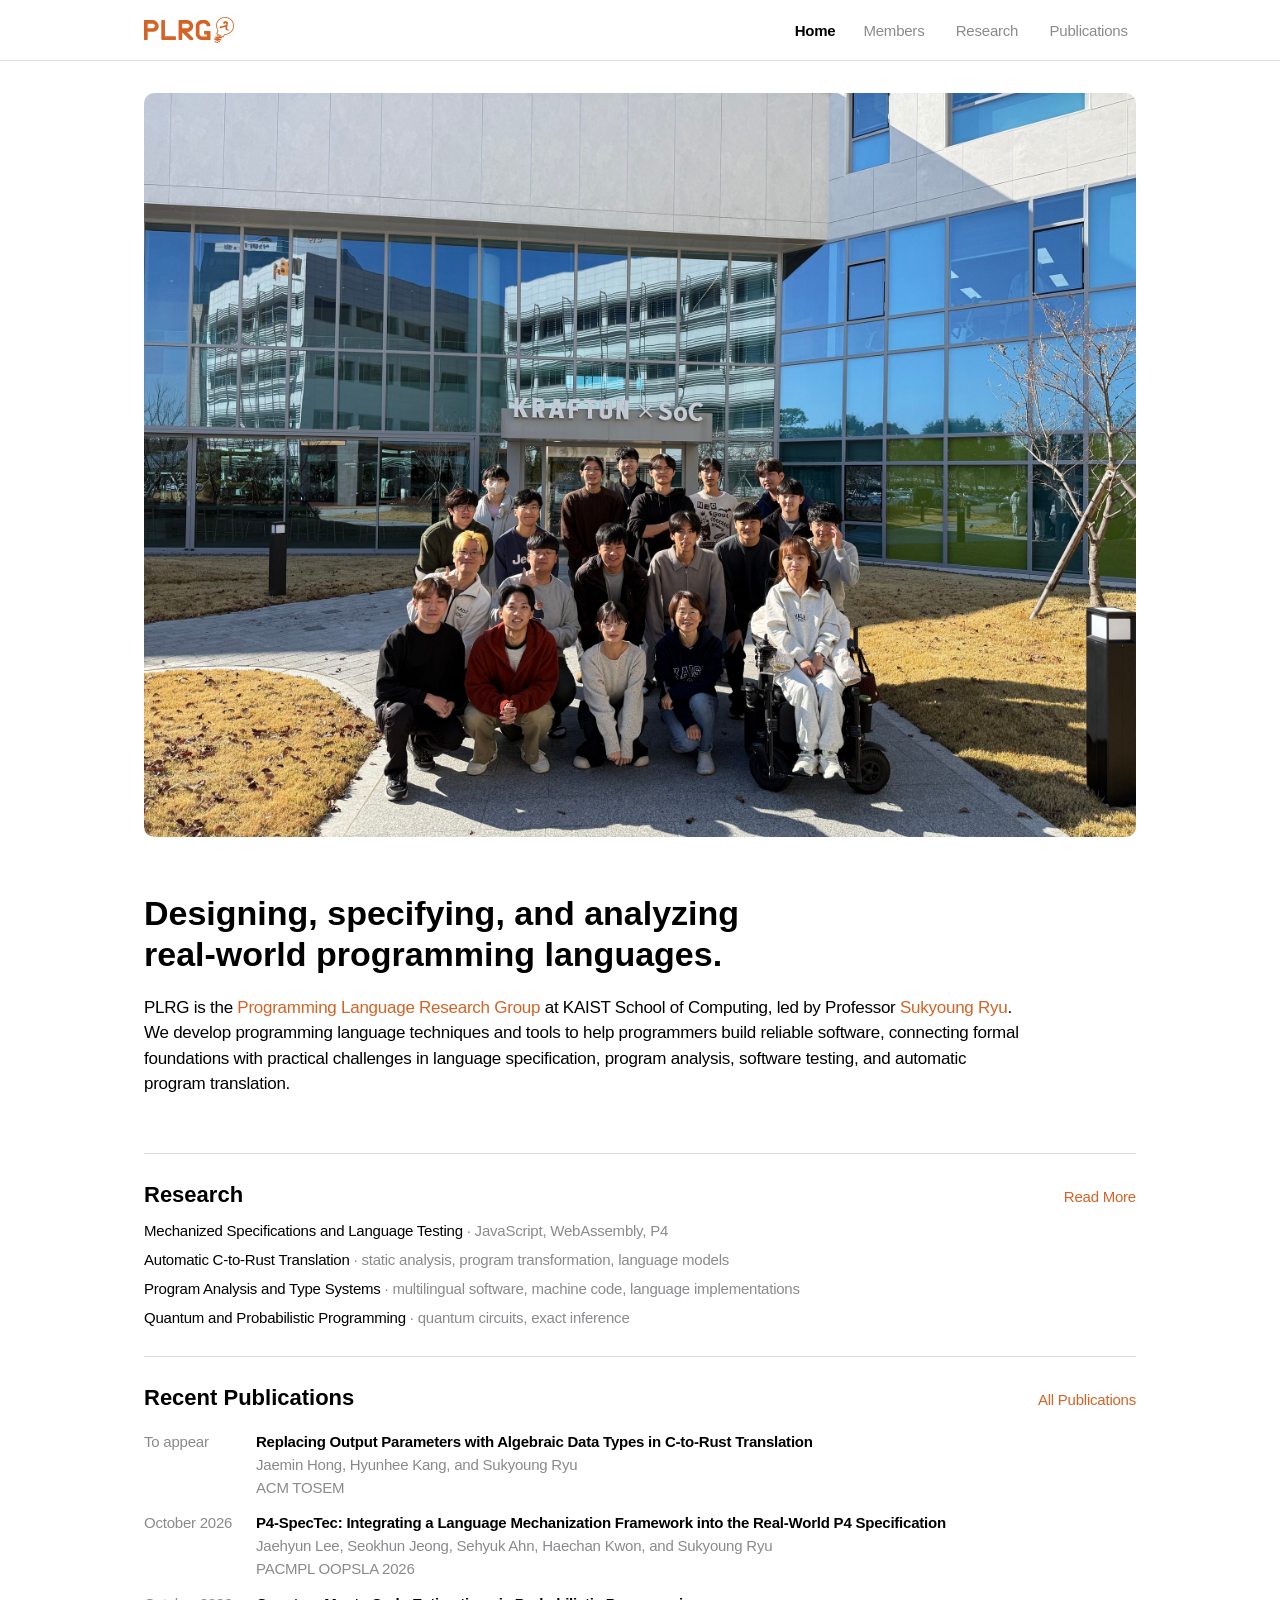
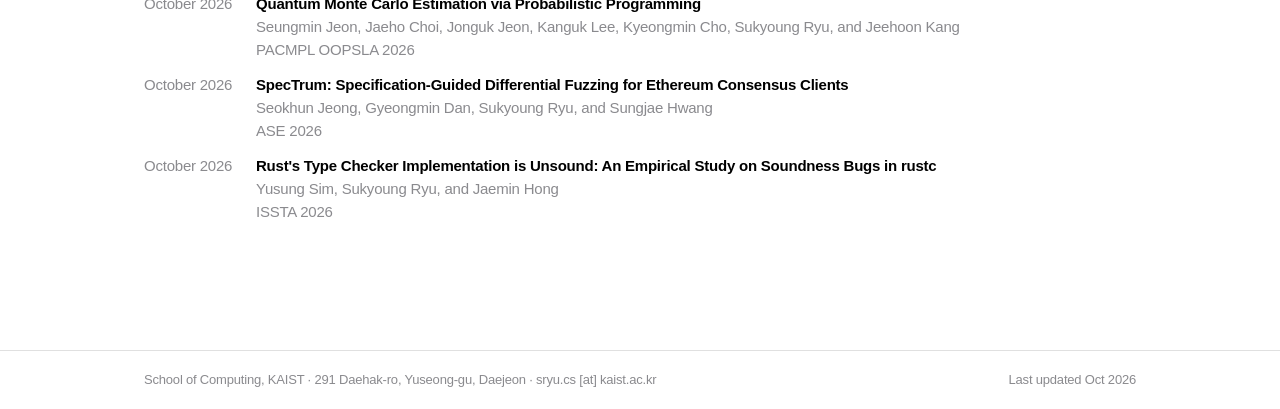
==== commit 09cfa748: "Add files via upload" ====
--- a/index.html
+++ b/index.html
@@ -5,9 +5,9 @@
 <meta name="viewport" content="width=device-width, initial-scale=1">
 <title>Home — PLRG @ KAIST</title>
 <link rel="stylesheet" href="style.css">
-<link rel="icon" href="favicon.png" sizes="32x32" type="image/png">
-<link rel="icon" href="favicon.svg" type="image/svg+xml">
-<link rel="apple-touch-icon" href="apple-touch-icon.png">
+<link rel="icon" href="favicon.png?v=2" sizes="32x32" type="image/png">
+<link rel="icon" href="favicon.svg?v=2" type="image/svg+xml">
+<link rel="apple-touch-icon" href="apple-touch-icon.png?v=2">
 </head>
 <body data-page="home">
 <div class="page">
--- a/style.css
+++ b/style.css
@@ -1,11 +1,11 @@
 /* Type scale — one value per role. Sizes: title 34 · section 22 · body 17 · small 15 · caption 13.
-   Line height: headings 1.25 · paragraphs 1.6 · everything else 1.5 · caption 1.4.
+   Line height: headings 1.2 · paragraphs 1.5 · everything else 1.4 · caption 1.35.
    Tracking: headings 0 · text -0.015em. */
 :root {
   --fs-title: 34px; --fs-section: 22px; --fs-body: 17px; --fs-small: 15px; --fs-caption: 13px;
-  --lh-heading: 1.25; --lh-text: 1.5; --lh-prose: 1.6; --lh-caption: 1.4;
+  --lh-heading: 1.2; --lh-text: 1.4; --lh-prose: 1.5; --lh-caption: 1.35;
   --ls-text: -0.015em;
-  --gap-list: 10px; --gap-pubs: 16px; --pad-section: 32px; --head-gap: 16px;
+  --gap-list: 8px; --gap-pubs: 14px; --pad-section: 28px; --head-gap: 12px;
 }
 p, h1, li, .lede { text-wrap: pretty; }
 /* Paragraphs of running text */
@@ -69,7 +69,7 @@
 a.site { color: #000; text-decoration: none; }
 a.site:hover { text-decoration: underline;  }
 a.site .lk { font-weight: 400; font-size: 0.85em; color: rgba(60,60,67,0.6); }
-.alumni { display: grid; grid-template-columns: repeat(4, minmax(0, 1fr)); gap: 28px 32px; }
+.alumni { display: grid; grid-template-columns: repeat(4, minmax(0, 1fr)); gap: 24px 32px; }
 .alum { display: flex; flex-direction: column; gap: 2px; font-size: var(--fs-small); overflow-wrap: anywhere; }
 .alum .who { display: block; }
 .alum .who .muted, .alum > .muted { font-size: var(--fs-caption); line-height: var(--lh-caption); }
@@ -95,11 +95,11 @@
   .hero { padding: 56px 0 44px; }
   .year-sec { grid-template-columns: 120px minmax(0, 1fr); gap: 20px; }
   .person { grid-template-columns: minmax(0, 220px) minmax(0, 1fr); }
-  .alumni { grid-template-columns: repeat(3, minmax(0, 1fr)); gap: 24px; }
+  .alumni { grid-template-columns: repeat(3, minmax(0, 1fr)); gap: 20px 24px; }
   .pub { grid-template-columns: 88px minmax(0, 1fr); gap: 12px; }
 }
 @media (max-width: 640px) {
-  :root { --fs-title: 26px; --fs-section: 20px; --fs-body: 16px; --pad-section: 24px; }
+  :root { --fs-title: 26px; --fs-section: 20px; --fs-body: 16px; --pad-section: 20px; }
   .wrap { padding: 0 20px; }
   #nav { padding: 4px 20px 12px; }
   h1 { margin: 32px 0 16px; }
@@ -111,10 +111,9 @@
   .pub { grid-template-columns: 1fr; gap: 2px; }
   .year-sec { grid-template-columns: 1fr; gap: 12px; }
   .person { grid-template-columns: 1fr; gap: 2px; }
-  .alumni { grid-template-columns: repeat(2, minmax(0, 1fr)); gap: 20px 16px; }
+  .alumni { grid-template-columns: 1fr; gap: 14px; }
   footer .wrap { padding: 16px 20px; flex-direction: column; gap: 4px; }
 }
-@media (max-width: 400px) { .alumni { grid-template-columns: 1fr; } }
 /* profile */
 .profile { display: grid; grid-template-columns: 128px minmax(0, 1fr); gap: 28px; align-items: center; padding: 32px 0 40px; }
 .avatar { width: 128px; height: 128px; border-radius: 50%; object-fit: cover; background: rgba(118,118,128,0.12); }
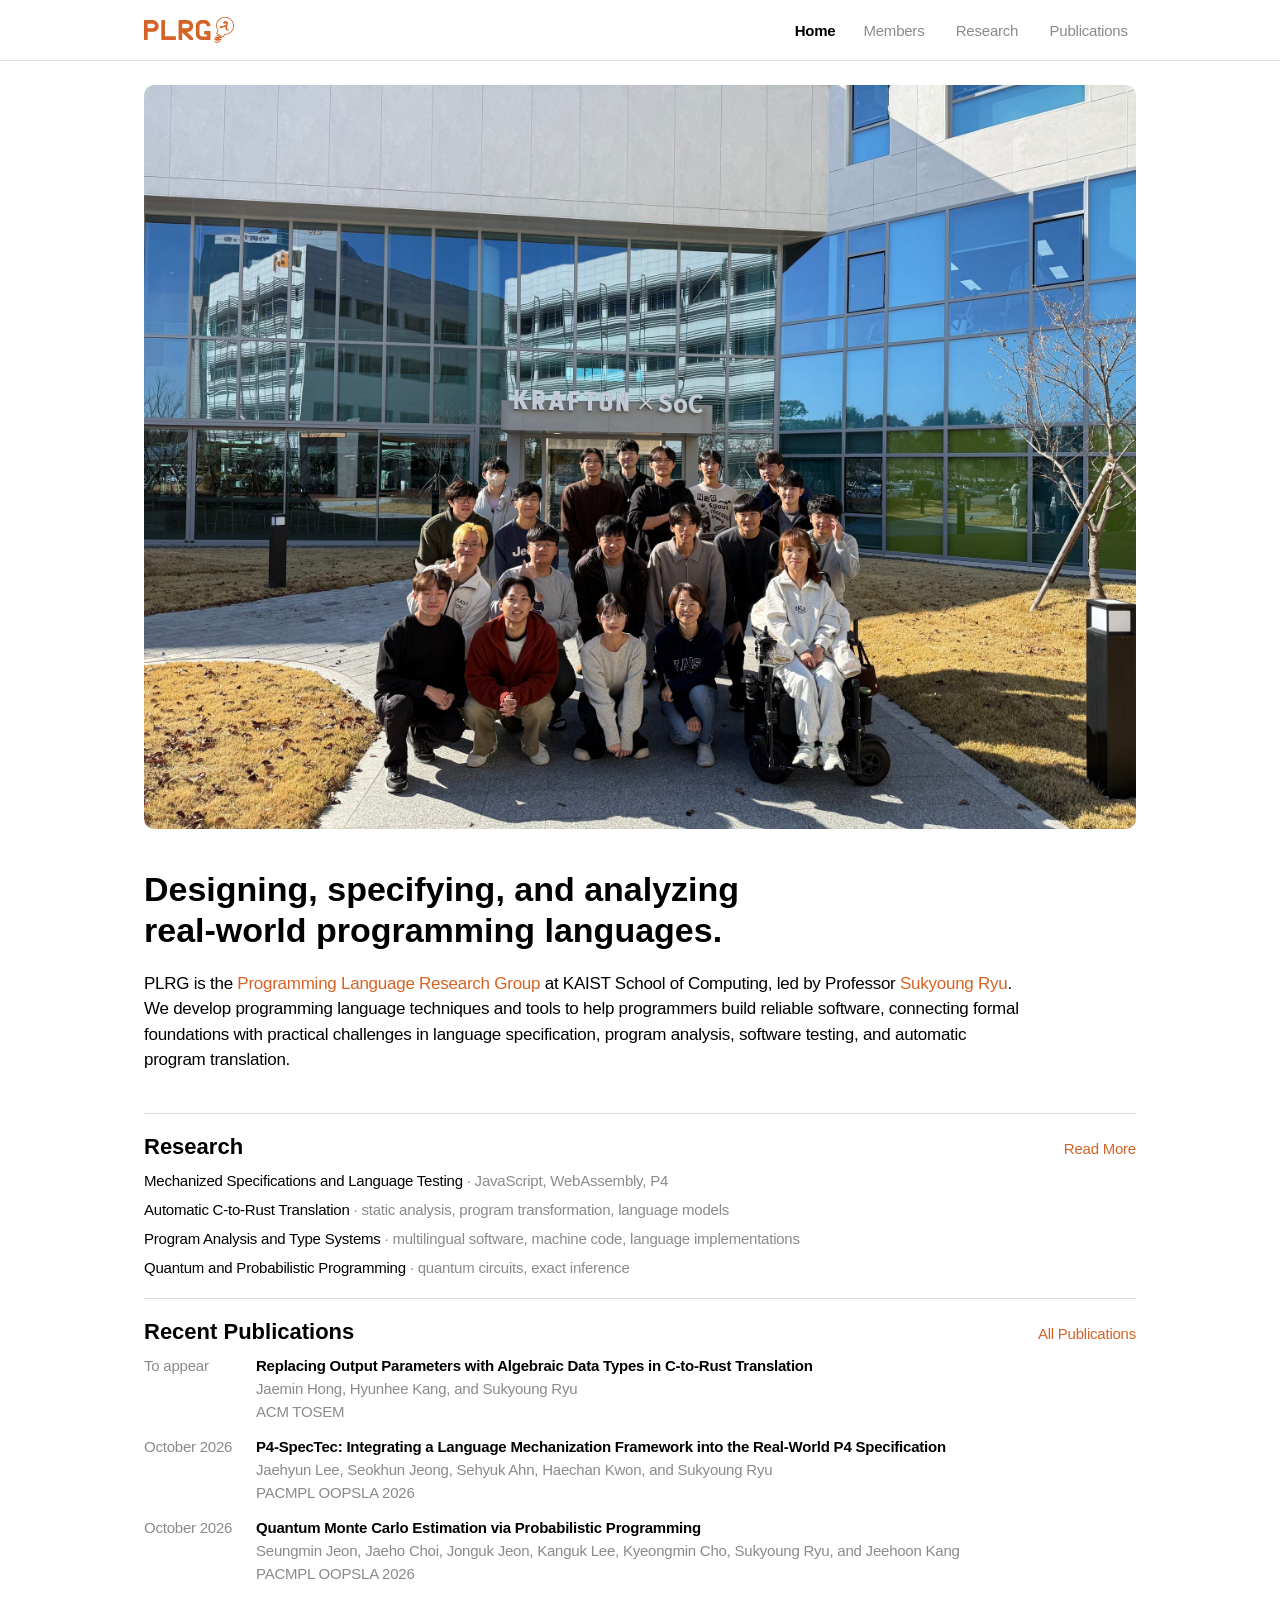
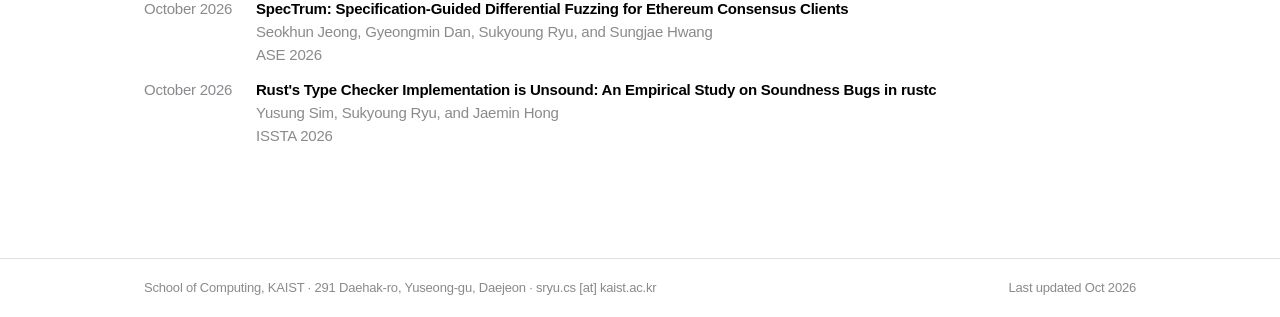
==== commit 78d518c1: "Add files via upload" ====
--- a/index.html
+++ b/index.html
@@ -35,7 +35,7 @@
     <ul id="areas" class="areas"></ul>
   </section>
   <section class="sec" style="padding-bottom: 64px;">
-    <div class="sec-head" style="margin-bottom: 20px;"><h2>Recent Publications</h2><a class="small" href="publications.html">All Publications</a></div>
+    <div class="sec-head"><h2>Recent Publications</h2><a class="small" href="publications.html">All Publications</a></div>
     <ol id="recent" class="pubs"></ol>
   </section>
 </main>
--- a/style.css
+++ b/style.css
@@ -5,7 +5,7 @@
   --fs-title: 34px; --fs-section: 22px; --fs-body: 17px; --fs-small: 15px; --fs-caption: 13px;
   --lh-heading: 1.2; --lh-text: 1.4; --lh-prose: 1.5; --lh-caption: 1.35;
   --ls-text: -0.015em;
-  --gap-list: 8px; --gap-pubs: 14px; --pad-section: 28px; --head-gap: 12px;
+  --gap-list: 8px; --gap-pubs: 14px; --pad-section: 20px; --head-gap: 10px; --page-top: 40px;
 }
 p, h1, li, .lede { text-wrap: pretty; }
 /* Paragraphs of running text */
@@ -31,18 +31,18 @@
 #nav a:hover { color: #000; text-decoration: none; }
 #nav a.on { color: #000; font-weight: 600; }
 main { flex: 1; }
-main.wrap { padding-bottom: 64px; }
-h1 { margin: 56px 0 20px; font-size: var(--fs-title); line-height: var(--lh-heading); font-weight: 700; letter-spacing: 0; text-wrap: pretty; }
+main.wrap { padding-bottom: 48px; }
+h1 { margin: var(--page-top) 0 20px; font-size: var(--fs-title); line-height: var(--lh-heading); font-weight: 700; letter-spacing: 0; text-wrap: pretty; }
 h2 { margin: 0; font-size: var(--fs-section); line-height: var(--lh-heading); font-weight: 700; letter-spacing: 0; }
 .muted { color: rgba(60,60,67,0.6); }
 .small { font-size: var(--fs-small); }
-.hero { padding: 72px 0 56px; }
+.hero { padding: 48px 0 40px; }
 .lede { margin: 0; max-width: 880px; text-wrap: pretty; }
 /* Home main photo (photos/main/): full content width, whole image, between the header and the headline */
 .home-photo:empty { display: none; }
-.home-photo { margin-top: 32px; }
+.home-photo { margin-top: 24px; }
 .home-photo img { display: block; width: 100%; height: auto; border-radius: 10px; background: rgba(118,118,128,0.12); }
-.home-photo:not(:empty) + .hero { padding-top: 56px; }
+.home-photo:not(:empty) + .hero { padding-top: 40px; }
 .sec { padding: var(--pad-section) 0; border-top: 0.5px solid rgba(60,60,67,0.18); }
 .sec-head { display: flex; align-items: baseline; justify-content: space-between; gap: 16px; margin-bottom: var(--head-gap); }
 ul, ol { list-style: none; margin: 0; padding: 0; }
@@ -57,7 +57,7 @@
 .year-sec .pub { display: block; }
 .area { scroll-margin-top: 60px; padding: var(--pad-section) 0; border-top: 0.5px solid rgba(60,60,67,0.18); }
 .area h2 { margin-bottom: var(--head-gap); }
-.area p { margin: 0 0 20px; max-width: 880px; text-wrap: pretty; }
+.area p { margin: 0 0 14px; max-width: 880px; text-wrap: pretty; }
 .area ul { display: flex; flex-direction: column; gap: var(--gap-list); padding-left: 16px; border-left: 0.5px solid rgba(60,60,67,0.29); }
 .area ul a { color: #000; text-decoration: none; }
 .area ul a:hover { text-decoration: underline;  }
@@ -91,21 +91,21 @@
   #nav a.on { font-weight: 600; }
   footer .wrap { padding: 20px 32px; }
   :root { --fs-title: 30px; }
-  h1 { margin-top: 44px; }
-  .hero { padding: 56px 0 44px; }
+  :root { --page-top: 32px; }
+  .hero { padding: 40px 0 32px; }
   .year-sec { grid-template-columns: 120px minmax(0, 1fr); gap: 20px; }
   .person { grid-template-columns: minmax(0, 220px) minmax(0, 1fr); }
   .alumni { grid-template-columns: repeat(3, minmax(0, 1fr)); gap: 20px 24px; }
   .pub { grid-template-columns: 88px minmax(0, 1fr); gap: 12px; }
 }
 @media (max-width: 640px) {
-  :root { --fs-title: 26px; --fs-section: 20px; --fs-body: 16px; --pad-section: 20px; }
+  :root { --fs-title: 26px; --fs-section: 20px; --fs-body: 16px; --pad-section: 16px; --page-top: 24px; }
   .wrap { padding: 0 20px; }
   #nav { padding: 4px 20px 12px; }
-  h1 { margin: 32px 0 16px; }
-  .hero { padding: 36px 0 32px; }
+  h1 { margin-bottom: 16px; }
+  .hero { padding: 28px 0 24px; }
   .home-photo { margin-top: 20px; }
-  .home-photo:not(:empty) + .hero { padding-top: 32px; }
+  .home-photo:not(:empty) + .hero { padding-top: 24px; }
   .hero h1 br { display: none; }
   .sec-head { flex-wrap: wrap; gap: 8px; }
   .pub { grid-template-columns: 1fr; gap: 2px; }
@@ -115,7 +115,7 @@
   footer .wrap { padding: 16px 20px; flex-direction: column; gap: 4px; }
 }
 /* profile */
-.profile { display: grid; grid-template-columns: 128px minmax(0, 1fr); gap: 28px; align-items: center; padding: 32px 0 40px; }
+.profile { display: grid; grid-template-columns: 128px minmax(0, 1fr); gap: 28px; align-items: center; padding: 24px 0 28px; }
 .avatar { width: 128px; height: 128px; border-radius: 50%; object-fit: cover; background: rgba(118,118,128,0.12); }
 .profile h1 { margin: 0 0 4px; }
 .links { display: flex; flex-wrap: wrap; gap: 6px 20px; }
@@ -134,14 +134,14 @@
 .tabs a:hover { color: #000; text-decoration: none; }
 .tabs a.on { color: #000; font-weight: 600; border-bottom-color: #000; }
 #panel-main .prow:first-child, #panel-biography .prow:first-child { border-top: 0; }
-.gallery { display: grid; grid-template-columns: repeat(2, minmax(0, 1fr)); gap: 24px; padding: 32px 0; }
+.gallery { display: grid; grid-template-columns: repeat(2, minmax(0, 1fr)); gap: 24px; padding: 24px 0; }
 .gallery img { display: block; width: 100%; height: auto; border-radius: 10px; background: rgba(118,118,128,0.12); }
 .gallery li { margin: 0; }
 .gallery figcaption, .gallery .cap { margin-top: 8px; font-size: var(--fs-caption); line-height: var(--lh-caption); color: rgba(60,60,67,0.6); }
 
 @media (max-width: 640px) {
-  .profile { grid-template-columns: 1fr; gap: 16px; padding: 24px 0 28px; }
+  .profile { grid-template-columns: 1fr; gap: 16px; padding: 20px 0; }
   .avatar { width: 112px; height: 112px; }
   .tabs { gap: 20px; }
-  .gallery { grid-template-columns: 1fr; gap: 16px; padding: 24px 0; }
+  .gallery { grid-template-columns: 1fr; gap: 16px; padding: 16px 0; }
 }
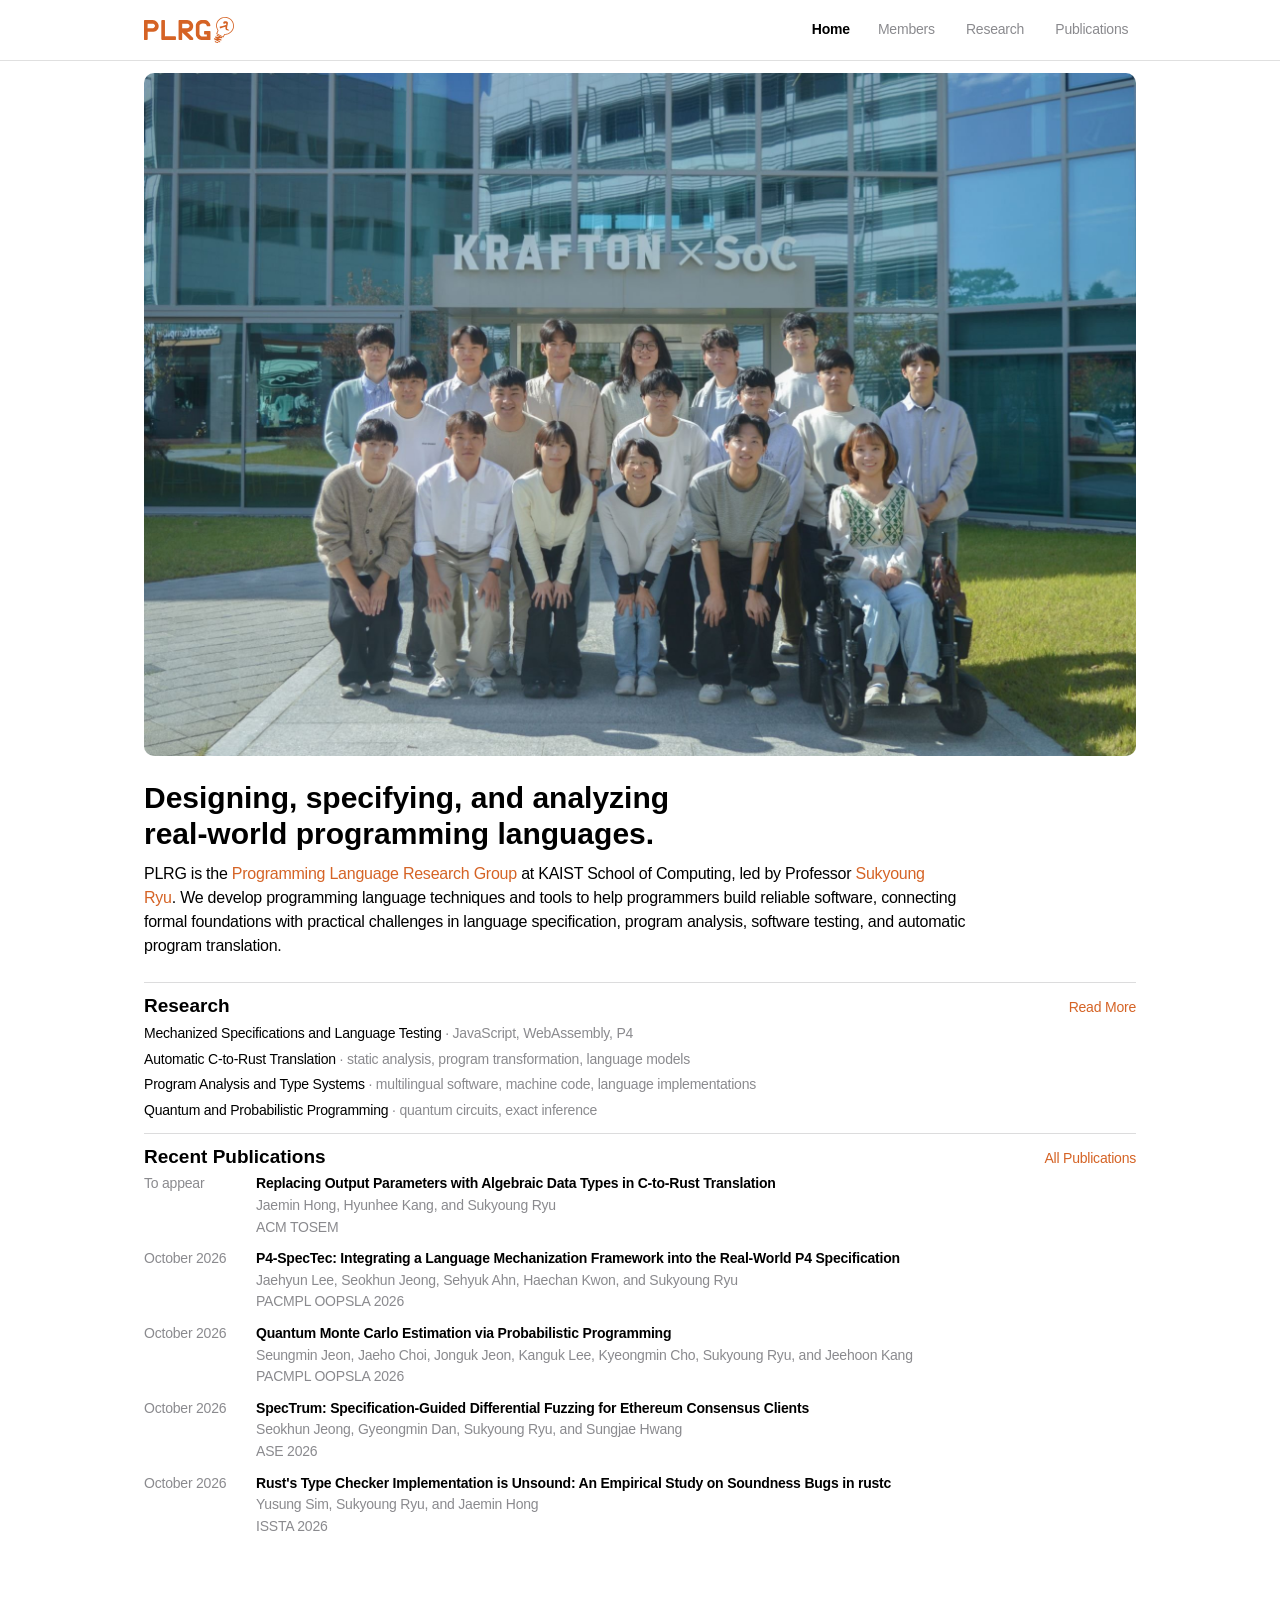
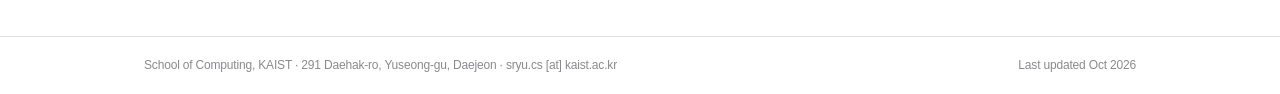
==== commit 8d6c149e: "Add files via upload" ====
--- a/index.html
+++ b/index.html
@@ -27,7 +27,7 @@
 <main class="wrap">
   <div class="home-photo" id="home-photo"></div>
   <section class="hero">
-    <h1 id="headline" style="margin: 0 0 20px; max-width: 880px;"></h1>
+    <h1 id="headline" style="margin: 0 0 10px; max-width: 880px;"></h1>
     <p class="lede" id="lede"></p>
   </section>
   <section class="sec">
--- a/style.css
+++ b/style.css
@@ -1,11 +1,11 @@
-/* Type scale — one value per role. Sizes: title 34 · section 22 · body 17 · small 15 · caption 13.
+/* Type scale — one value per role. Sizes: title 30 · section 19 · subsection 17 · body 16 · small 14 · caption 12.
    Line height: headings 1.2 · paragraphs 1.5 · everything else 1.4 · caption 1.35.
    Tracking: headings 0 · text -0.015em. */
 :root {
-  --fs-title: 34px; --fs-section: 22px; --fs-body: 17px; --fs-small: 15px; --fs-caption: 13px;
+  --fs-title: 30px; --fs-section: 19px; --fs-subsection: 17px; --fs-body: 16px; --fs-small: 14px; --fs-caption: 12px;
   --lh-heading: 1.2; --lh-text: 1.4; --lh-prose: 1.5; --lh-caption: 1.35;
   --ls-text: -0.015em;
-  --gap-list: 8px; --gap-pubs: 14px; --pad-section: 20px; --head-gap: 10px; --page-top: 40px;
+  --gap-list: 6px; --gap-pubs: 12px; --pad-section: 12px; --head-gap: 6px; --page-top: 24px;
 }
 p, h1, li, .lede { text-wrap: pretty; }
 /* Paragraphs of running text */
@@ -31,18 +31,18 @@
 #nav a:hover { color: #000; text-decoration: none; }
 #nav a.on { color: #000; font-weight: 600; }
 main { flex: 1; }
-main.wrap { padding-bottom: 48px; }
-h1 { margin: var(--page-top) 0 20px; font-size: var(--fs-title); line-height: var(--lh-heading); font-weight: 700; letter-spacing: 0; text-wrap: pretty; }
+main.wrap { padding-bottom: 36px; }
+h1 { margin: var(--page-top) 0 10px; font-size: var(--fs-title); line-height: var(--lh-heading); font-weight: 700; letter-spacing: 0; text-wrap: pretty; }
 h2 { margin: 0; font-size: var(--fs-section); line-height: var(--lh-heading); font-weight: 700; letter-spacing: 0; }
 .muted { color: rgba(60,60,67,0.6); }
 .small { font-size: var(--fs-small); }
-.hero { padding: 48px 0 40px; }
+.hero { padding: 24px 0 24px; }
 .lede { margin: 0; max-width: 880px; text-wrap: pretty; }
 /* Home main photo (photos/main/): full content width, whole image, between the header and the headline */
 .home-photo:empty { display: none; }
-.home-photo { margin-top: 24px; }
+.home-photo { margin-top: 12px; }
 .home-photo img { display: block; width: 100%; height: auto; border-radius: 10px; background: rgba(118,118,128,0.12); }
-.home-photo:not(:empty) + .hero { padding-top: 40px; }
+.home-photo:not(:empty) + .hero { padding-top: 24px; }
 .sec { padding: var(--pad-section) 0; border-top: 0.5px solid rgba(60,60,67,0.18); }
 .sec-head { display: flex; align-items: baseline; justify-content: space-between; gap: 16px; margin-bottom: var(--head-gap); }
 ul, ol { list-style: none; margin: 0; padding: 0; }
@@ -57,7 +57,7 @@
 .year-sec .pub { display: block; }
 .area { scroll-margin-top: 60px; padding: var(--pad-section) 0; border-top: 0.5px solid rgba(60,60,67,0.18); }
 .area h2 { margin-bottom: var(--head-gap); }
-.area p { margin: 0 0 14px; max-width: 880px; text-wrap: pretty; }
+.area p { margin: 0 0 8px; max-width: 880px; text-wrap: pretty; }
 .area ul { display: flex; flex-direction: column; gap: var(--gap-list); padding-left: 16px; border-left: 0.5px solid rgba(60,60,67,0.29); }
 .area ul a { color: #000; text-decoration: none; }
 .area ul a:hover { text-decoration: underline;  }
@@ -69,7 +69,7 @@
 a.site { color: #000; text-decoration: none; }
 a.site:hover { text-decoration: underline;  }
 a.site .lk { font-weight: 400; font-size: 0.85em; color: rgba(60,60,67,0.6); }
-.alumni { display: grid; grid-template-columns: repeat(4, minmax(0, 1fr)); gap: 24px 32px; }
+.alumni { display: grid; grid-template-columns: repeat(4, minmax(0, 1fr)); gap: 16px 32px; }
 .alum { display: flex; flex-direction: column; gap: 2px; font-size: var(--fs-small); overflow-wrap: anywhere; }
 .alum .who { display: block; }
 .alum .who .muted, .alum > .muted { font-size: var(--fs-caption); line-height: var(--lh-caption); }
@@ -91,36 +91,36 @@
   #nav a.on { font-weight: 600; }
   footer .wrap { padding: 20px 32px; }
   :root { --fs-title: 30px; }
-  :root { --page-top: 32px; }
-  .hero { padding: 40px 0 32px; }
+  :root { --fs-title: 28px; --page-top: 20px; }
+  .hero { padding: 20px 0 20px; }
   .year-sec { grid-template-columns: 120px minmax(0, 1fr); gap: 20px; }
   .person { grid-template-columns: minmax(0, 220px) minmax(0, 1fr); }
-  .alumni { grid-template-columns: repeat(3, minmax(0, 1fr)); gap: 20px 24px; }
+  .alumni { grid-template-columns: repeat(3, minmax(0, 1fr)); gap: 16px 24px; }
   .pub { grid-template-columns: 88px minmax(0, 1fr); gap: 12px; }
 }
 @media (max-width: 640px) {
-  :root { --fs-title: 26px; --fs-section: 20px; --fs-body: 16px; --pad-section: 16px; --page-top: 24px; }
+  :root { --fs-title: 24px; --fs-section: 18px; --fs-subsection: 16px; --fs-body: 15px; --pad-section: 10px; --page-top: 16px; }
   .wrap { padding: 0 20px; }
   #nav { padding: 4px 20px 12px; }
-  h1 { margin-bottom: 16px; }
-  .hero { padding: 28px 0 24px; }
-  .home-photo { margin-top: 20px; }
-  .home-photo:not(:empty) + .hero { padding-top: 24px; }
+  h1 { margin-bottom: 8px; }
+  .hero { padding: 16px 0 16px; }
+  .home-photo { margin-top: 10px; }
+  .home-photo:not(:empty) + .hero { padding-top: 16px; }
   .hero h1 br { display: none; }
   .sec-head { flex-wrap: wrap; gap: 8px; }
   .pub { grid-template-columns: 1fr; gap: 2px; }
   .year-sec { grid-template-columns: 1fr; gap: 12px; }
   .person { grid-template-columns: 1fr; gap: 2px; }
-  .alumni { grid-template-columns: 1fr; gap: 14px; }
+  .alumni { grid-template-columns: 1fr; gap: 12px; }
   footer .wrap { padding: 16px 20px; flex-direction: column; gap: 4px; }
 }
 /* profile */
-.profile { display: grid; grid-template-columns: 128px minmax(0, 1fr); gap: 28px; align-items: center; padding: 24px 0 28px; }
-.avatar { width: 128px; height: 128px; border-radius: 50%; object-fit: cover; background: rgba(118,118,128,0.12); }
+.profile { display: grid; grid-template-columns: 112px minmax(0, 1fr); gap: 24px; align-items: center; padding: 12px 0 16px; }
+.avatar { width: 112px; height: 112px; border-radius: 50%; object-fit: cover; background: rgba(118,118,128,0.12); }
 .profile h1 { margin: 0 0 4px; }
 .links { display: flex; flex-wrap: wrap; gap: 6px 20px; }
 .prow { scroll-margin-top: 24px; padding: var(--pad-section) 0; border-top: 0.5px solid rgba(60,60,67,0.18); }
-.prow h2 { margin-bottom: var(--head-gap); }
+.prow h2 { margin-bottom: var(--head-gap); font-size: var(--fs-subsection); }
 .prow p { margin: 0; max-width: 880px; text-wrap: pretty; }
 .prow ul { display: flex; flex-direction: column; gap: var(--gap-list); font-size: var(--fs-small); }
 .prow ul a, .profile p a:not(.back) { color: #000; text-decoration: underline; text-decoration-color: rgba(60,60,67,0.35); text-underline-offset: 3px; text-decoration-thickness: 1px; }
@@ -128,20 +128,20 @@
 .links a { color: #d56325; }
 a.back { color: #000; }
 .tabs { display: flex; gap: 28px; border-bottom: 0.5px solid rgba(60,60,67,0.29); font-size: var(--fs-small); }
-.tabs a { display: inline-grid; color: rgba(60,60,67,0.6); padding: 10px 0 12px; margin-bottom: -0.5px; border-bottom: 2px solid transparent; }
+.tabs a { display: inline-grid; color: rgba(60,60,67,0.6); padding: 8px 0 10px; margin-bottom: -0.5px; border-bottom: 2px solid transparent; }
 .tabs a::after { content: attr(data-label); font-weight: 600; height: 0; visibility: hidden; grid-area: 1 / 1; }
 .tabs a > span { grid-area: 1 / 1; }
 .tabs a:hover { color: #000; text-decoration: none; }
 .tabs a.on { color: #000; font-weight: 600; border-bottom-color: #000; }
 #panel-main .prow:first-child, #panel-biography .prow:first-child { border-top: 0; }
-.gallery { display: grid; grid-template-columns: repeat(2, minmax(0, 1fr)); gap: 24px; padding: 24px 0; }
+.gallery { display: grid; grid-template-columns: repeat(2, minmax(0, 1fr)); gap: 20px; padding: 16px 0; }
 .gallery img { display: block; width: 100%; height: auto; border-radius: 10px; background: rgba(118,118,128,0.12); }
 .gallery li { margin: 0; }
 .gallery figcaption, .gallery .cap { margin-top: 8px; font-size: var(--fs-caption); line-height: var(--lh-caption); color: rgba(60,60,67,0.6); }
 
 @media (max-width: 640px) {
-  .profile { grid-template-columns: 1fr; gap: 16px; padding: 20px 0; }
-  .avatar { width: 112px; height: 112px; }
+  .profile { grid-template-columns: 1fr; gap: 10px; padding: 10px 0 12px; }
+  .avatar { width: 96px; height: 96px; }
   .tabs { gap: 20px; }
-  .gallery { grid-template-columns: 1fr; gap: 16px; padding: 16px 0; }
+  .gallery { grid-template-columns: 1fr; gap: 14px; padding: 12px 0; }
 }
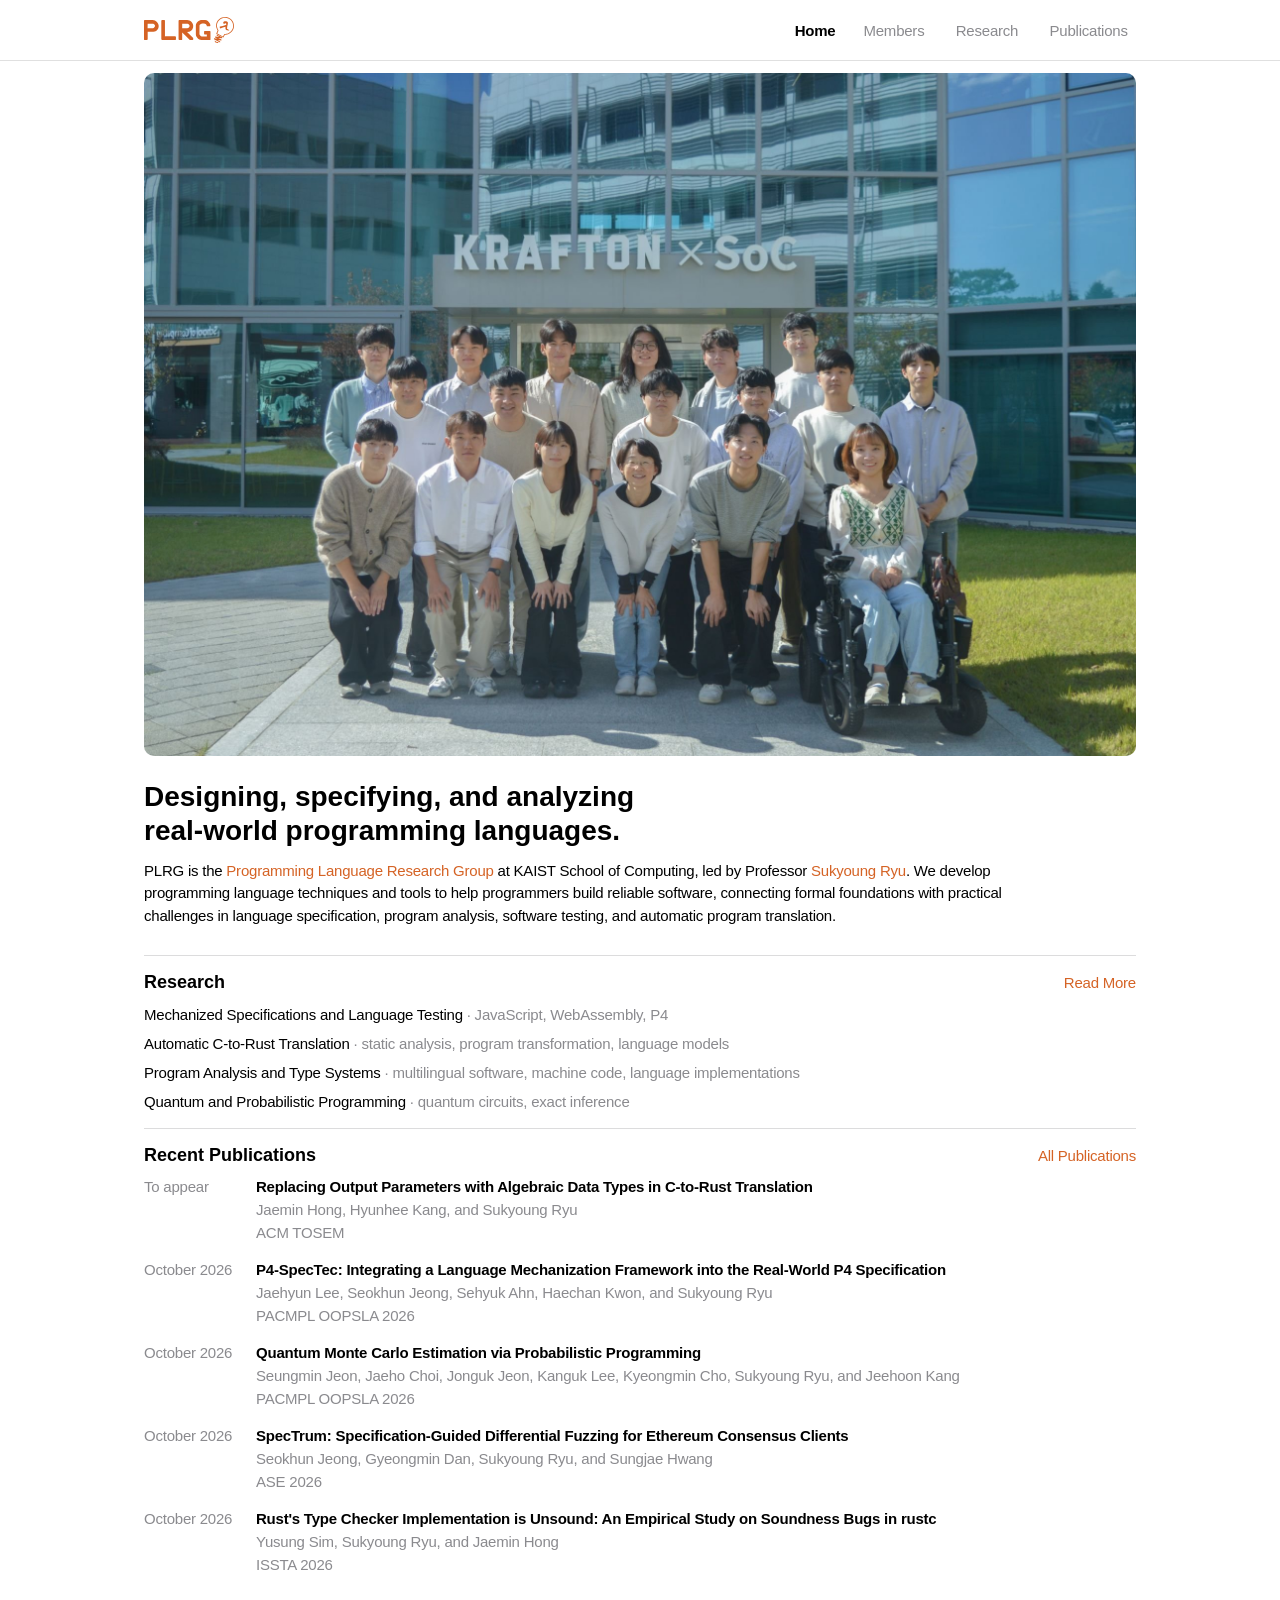
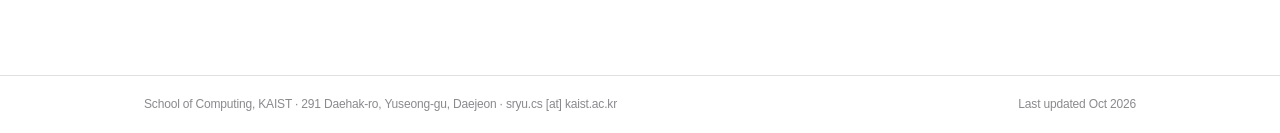
==== commit a5b98dc8: "Add files via upload" ====
--- a/index.html
+++ b/index.html
@@ -27,7 +27,7 @@
 <main class="wrap">
   <div class="home-photo" id="home-photo"></div>
   <section class="hero">
-    <h1 id="headline" style="margin: 0 0 10px; max-width: 880px;"></h1>
+    <h1 id="headline" style="margin: 0 0 12px; max-width: 880px;"></h1>
     <p class="lede" id="lede"></p>
   </section>
   <section class="sec">
--- a/style.css
+++ b/style.css
@@ -1,16 +1,17 @@
-/* Type scale — one value per role. Sizes: title 30 · section 19 · subsection 17 · body 16 · small 14 · caption 12.
+/* Type scale — four sizes site-wide: title 28 · section 18 · text 15 · caption 12.
+   Text, lists and menus share one size; emphasis comes from weight and colour, not size.
    Line height: headings 1.2 · paragraphs 1.5 · everything else 1.4 · caption 1.35.
    Tracking: headings 0 · text -0.015em. */
 :root {
-  --fs-title: 30px; --fs-section: 19px; --fs-subsection: 17px; --fs-body: 16px; --fs-small: 14px; --fs-caption: 12px;
+  --fs-title: 28px; --fs-section: 18px; --fs-text: 15px; --fs-caption: 12px;
   --lh-heading: 1.2; --lh-text: 1.4; --lh-prose: 1.5; --lh-caption: 1.35;
   --ls-text: -0.015em;
-  --gap-list: 6px; --gap-pubs: 12px; --pad-section: 12px; --head-gap: 6px; --page-top: 24px;
+  --gap-list: 8px; --gap-pubs: 16px; --pad-section: 16px; --head-gap: 10px; --page-top: 24px;
 }
 p, h1, li, .lede { text-wrap: pretty; }
 /* Paragraphs of running text */
 .lede, #intro, .area p, .prow p { line-height: var(--lh-prose); }
-html, body { margin: 0; background: #fff; color: #000; font-family: -apple-system, BlinkMacSystemFont, "SF Pro Text", "Helvetica Neue", Arial, sans-serif; -webkit-font-smoothing: antialiased; font-size: var(--fs-body); line-height: var(--lh-text); }
+html, body { margin: 0; background: #fff; color: #000; font-family: -apple-system, BlinkMacSystemFont, "SF Pro Text", "Helvetica Neue", Arial, sans-serif; -webkit-font-smoothing: antialiased; font-size: var(--fs-text); line-height: var(--lh-text); }
 /* Tracking relative to each element's own size (an inherited em value would freeze at the body size). */
 :where(body, body *) { letter-spacing: var(--ls-text); }
 a { color: #d56325; text-decoration: none; }
@@ -24,7 +25,7 @@
 .brand .logo { height: 26px; width: auto; display: block; overflow: visible; }
 .menu { display: none; }
 .brand:hover { color: #d56325; text-decoration: none; }
-#nav { display: flex; gap: 28px; font-size: var(--fs-small); }
+#nav { display: flex; gap: 28px; font-size: var(--fs-text); }
 #nav a { color: rgba(60,60,67,0.6); display: inline-grid; }
 #nav a::after { content: attr(data-label); font-weight: 600; height: 0; visibility: hidden; grid-area: 1 / 1; }
 #nav a > span { grid-area: 1 / 1; }
@@ -32,11 +33,11 @@
 #nav a.on { color: #000; font-weight: 600; }
 main { flex: 1; }
 main.wrap { padding-bottom: 36px; }
-h1 { margin: var(--page-top) 0 10px; font-size: var(--fs-title); line-height: var(--lh-heading); font-weight: 700; letter-spacing: 0; text-wrap: pretty; }
+h1 { margin: var(--page-top) 0 12px; font-size: var(--fs-title); line-height: var(--lh-heading); font-weight: 700; letter-spacing: 0; text-wrap: pretty; }
 h2 { margin: 0; font-size: var(--fs-section); line-height: var(--lh-heading); font-weight: 700; letter-spacing: 0; }
 .muted { color: rgba(60,60,67,0.6); }
-.small { font-size: var(--fs-small); }
-.hero { padding: 24px 0 24px; }
+.small { font-size: var(--fs-text); }
+.hero { padding: 24px 0 28px; }
 .lede { margin: 0; max-width: 880px; text-wrap: pretty; }
 /* Home main photo (photos/main/): full content width, whole image, between the header and the headline */
 .home-photo:empty { display: none; }
@@ -57,7 +58,7 @@
 .year-sec .pub { display: block; }
 .area { scroll-margin-top: 60px; padding: var(--pad-section) 0; border-top: 0.5px solid rgba(60,60,67,0.18); }
 .area h2 { margin-bottom: var(--head-gap); }
-.area p { margin: 0 0 8px; max-width: 880px; text-wrap: pretty; }
+.area p { margin: 0 0 10px; max-width: 880px; text-wrap: pretty; }
 .area ul { display: flex; flex-direction: column; gap: var(--gap-list); padding-left: 16px; border-left: 0.5px solid rgba(60,60,67,0.29); }
 .area ul a { color: #000; text-decoration: none; }
 .area ul a:hover { text-decoration: underline;  }
@@ -70,7 +71,7 @@
 a.site:hover { text-decoration: underline;  }
 a.site .lk { font-weight: 400; font-size: 0.85em; color: rgba(60,60,67,0.6); }
 .alumni { display: grid; grid-template-columns: repeat(4, minmax(0, 1fr)); gap: 16px 32px; }
-.alum { display: flex; flex-direction: column; gap: 2px; font-size: var(--fs-small); overflow-wrap: anywhere; }
+.alum { display: flex; flex-direction: column; gap: 2px; font-size: var(--fs-text); overflow-wrap: anywhere; }
 .alum .who { display: block; }
 .alum .who .muted, .alum > .muted { font-size: var(--fs-caption); line-height: var(--lh-caption); }
 .alum .now { color: #000; }
@@ -84,14 +85,14 @@
   .menu span { display: block; width: 22px; height: 1.5px; background: #000; margin: 0 auto; transition: transform 200ms cubic-bezier(.32,.72,0,1), opacity 150ms; }
   .nav-open .menu span:first-child { transform: translateY(3.75px) rotate(45deg); }
   .nav-open .menu span:last-child { transform: translateY(-3.75px) rotate(-45deg); }
-  #nav { display: none; position: absolute; left: 0; right: 0; top: 100%; flex-direction: column; gap: 0; padding: 8px 32px 16px; background: #fff; border-bottom: 0.5px solid rgba(60,60,67,0.29); font-size: var(--fs-body); z-index: 10; }
+  #nav { display: none; position: absolute; left: 0; right: 0; top: 100%; flex-direction: column; gap: 0; padding: 8px 32px 16px; background: #fff; border-bottom: 0.5px solid rgba(60,60,67,0.29); font-size: var(--fs-text); z-index: 10; }
   .nav-open #nav { display: flex; }
   #nav a { padding: 12px 0; border-top: 0.5px solid rgba(60,60,67,0.18); color: #000; }
   #nav a:first-child { border-top: 0; }
   #nav a.on { font-weight: 600; }
   footer .wrap { padding: 20px 32px; }
   :root { --fs-title: 30px; }
-  :root { --fs-title: 28px; --page-top: 20px; }
+  :root { --fs-title: 26px; --page-top: 20px; }
   .hero { padding: 20px 0 20px; }
   .year-sec { grid-template-columns: 120px minmax(0, 1fr); gap: 20px; }
   .person { grid-template-columns: minmax(0, 220px) minmax(0, 1fr); }
@@ -99,7 +100,7 @@
   .pub { grid-template-columns: 88px minmax(0, 1fr); gap: 12px; }
 }
 @media (max-width: 640px) {
-  :root { --fs-title: 24px; --fs-section: 18px; --fs-subsection: 16px; --fs-body: 15px; --pad-section: 10px; --page-top: 16px; }
+  :root { --fs-title: 22px; --fs-section: 17px; --pad-section: 14px; --page-top: 16px; }
   .wrap { padding: 0 20px; }
   #nav { padding: 4px 20px 12px; }
   h1 { margin-bottom: 8px; }
@@ -120,14 +121,14 @@
 .profile h1 { margin: 0 0 4px; }
 .links { display: flex; flex-wrap: wrap; gap: 6px 20px; }
 .prow { scroll-margin-top: 24px; padding: var(--pad-section) 0; border-top: 0.5px solid rgba(60,60,67,0.18); }
-.prow h2 { margin-bottom: var(--head-gap); font-size: var(--fs-subsection); }
+.prow h2 { margin-bottom: var(--head-gap); }
 .prow p { margin: 0; max-width: 880px; text-wrap: pretty; }
-.prow ul { display: flex; flex-direction: column; gap: var(--gap-list); font-size: var(--fs-small); }
+.prow ul { display: flex; flex-direction: column; gap: var(--gap-list); font-size: var(--fs-text); }
 .prow ul a, .profile p a:not(.back) { color: #000; text-decoration: underline; text-decoration-color: rgba(60,60,67,0.35); text-underline-offset: 3px; text-decoration-thickness: 1px; }
 .prow ul a:hover, .profile p a:not(.back):hover { color: #d56325; text-decoration-color: #d56325; }
 .links a { color: #d56325; }
 a.back { color: #000; }
-.tabs { display: flex; gap: 28px; border-bottom: 0.5px solid rgba(60,60,67,0.29); font-size: var(--fs-small); }
+.tabs { display: flex; gap: 28px; border-bottom: 0.5px solid rgba(60,60,67,0.29); font-size: var(--fs-text); }
 .tabs a { display: inline-grid; color: rgba(60,60,67,0.6); padding: 8px 0 10px; margin-bottom: -0.5px; border-bottom: 2px solid transparent; }
 .tabs a::after { content: attr(data-label); font-weight: 600; height: 0; visibility: hidden; grid-area: 1 / 1; }
 .tabs a > span { grid-area: 1 / 1; }
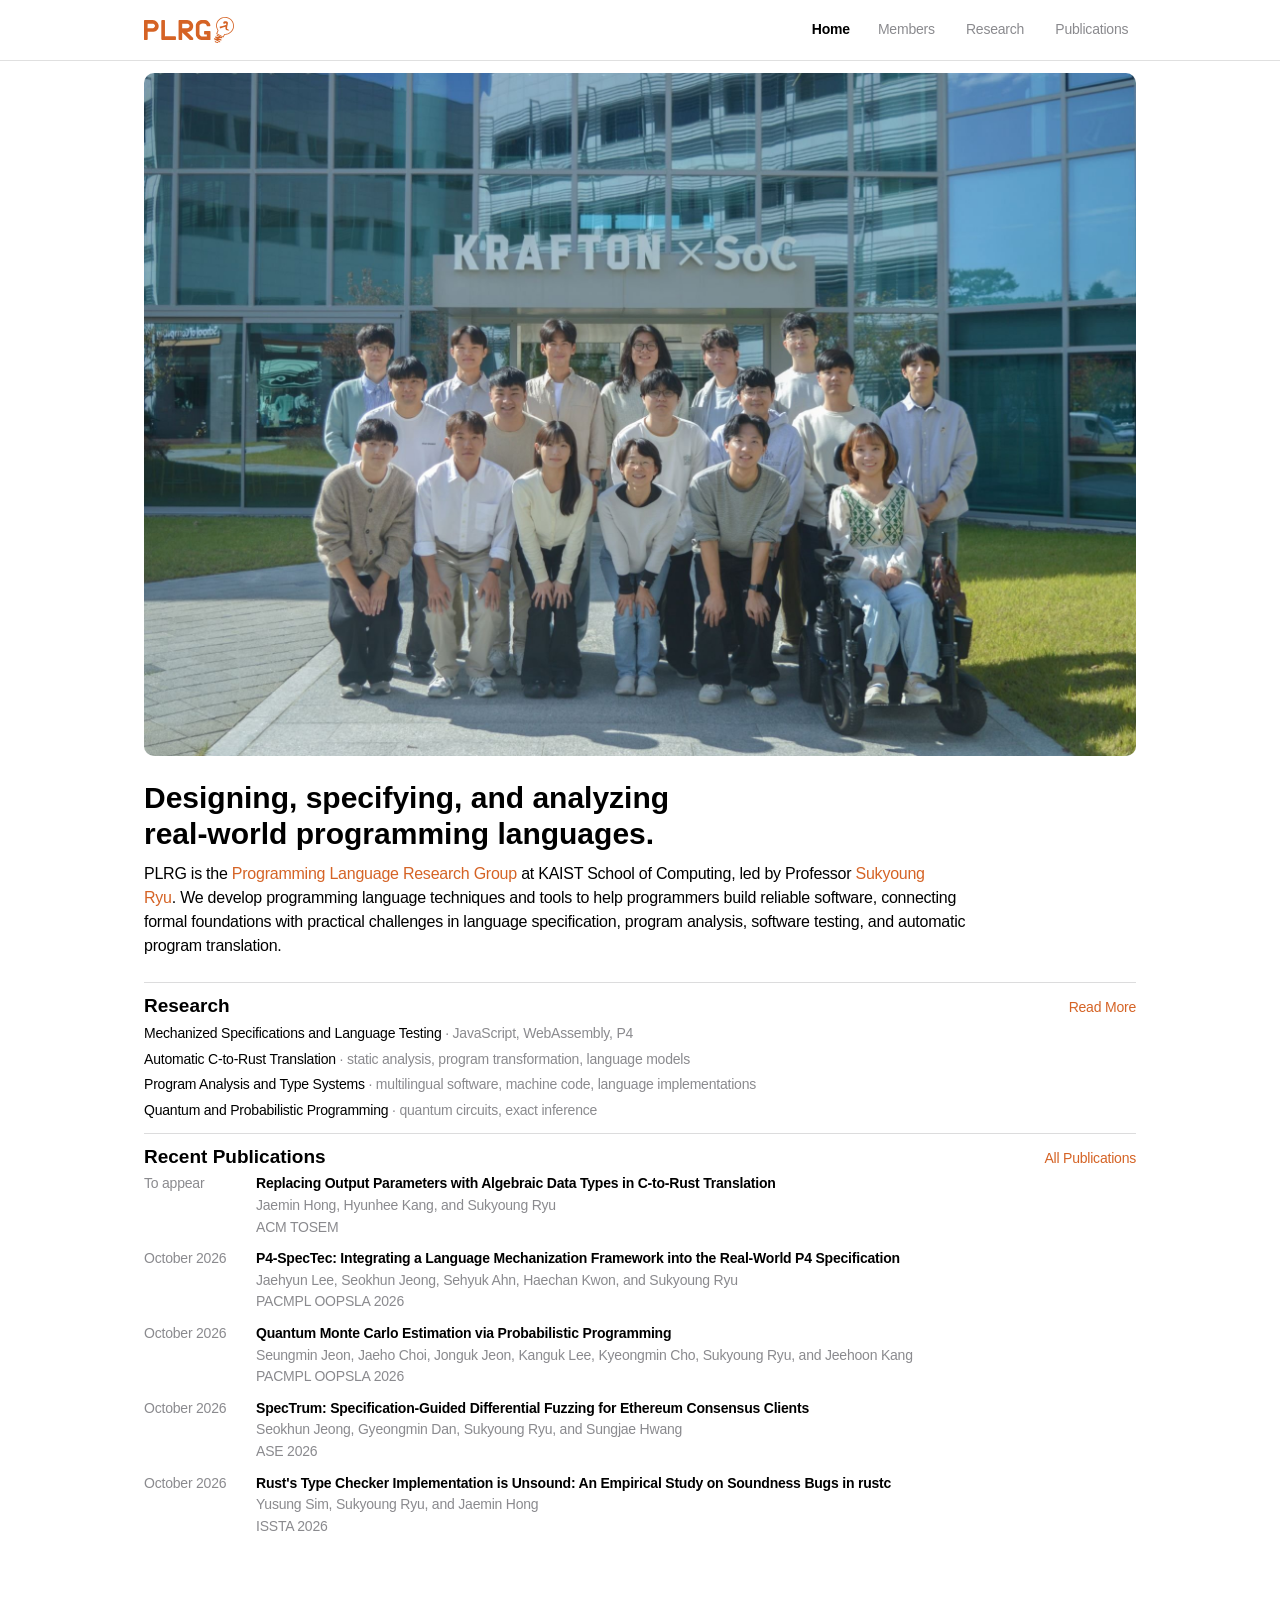
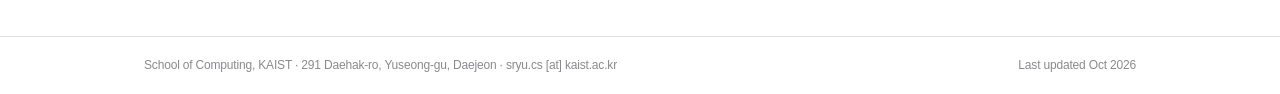
==== commit 07bc5594: "Add files via upload" ====
--- a/index.html
+++ b/index.html
@@ -27,7 +27,7 @@
 <main class="wrap">
   <div class="home-photo" id="home-photo"></div>
   <section class="hero">
-    <h1 id="headline" style="margin: 0 0 12px; max-width: 880px;"></h1>
+    <h1 id="headline" style="margin: 0 0 10px; max-width: 880px;"></h1>
     <p class="lede" id="lede"></p>
   </section>
   <section class="sec">
--- a/style.css
+++ b/style.css
@@ -1,17 +1,16 @@
-/* Type scale — four sizes site-wide: title 28 · section 18 · text 15 · caption 12.
-   Text, lists and menus share one size; emphasis comes from weight and colour, not size.
+/* Type scale — one value per role. Sizes: title 30 · section 19 · subsection 17 · body 16 · small 14 · caption 12.
    Line height: headings 1.2 · paragraphs 1.5 · everything else 1.4 · caption 1.35.
    Tracking: headings 0 · text -0.015em. */
 :root {
-  --fs-title: 28px; --fs-section: 18px; --fs-text: 15px; --fs-caption: 12px;
+  --fs-title: 30px; --fs-section: 19px; --fs-subsection: 17px; --fs-body: 16px; --fs-small: 14px; --fs-caption: 12px;
   --lh-heading: 1.2; --lh-text: 1.4; --lh-prose: 1.5; --lh-caption: 1.35;
   --ls-text: -0.015em;
-  --gap-list: 8px; --gap-pubs: 16px; --pad-section: 16px; --head-gap: 10px; --page-top: 24px;
+  --gap-list: 6px; --gap-pubs: 12px; --pad-section: 12px; --head-gap: 6px; --page-top: 24px;
 }
 p, h1, li, .lede { text-wrap: pretty; }
 /* Paragraphs of running text */
 .lede, #intro, .area p, .prow p { line-height: var(--lh-prose); }
-html, body { margin: 0; background: #fff; color: #000; font-family: -apple-system, BlinkMacSystemFont, "SF Pro Text", "Helvetica Neue", Arial, sans-serif; -webkit-font-smoothing: antialiased; font-size: var(--fs-text); line-height: var(--lh-text); }
+html, body { margin: 0; background: #fff; color: #000; font-family: -apple-system, BlinkMacSystemFont, "SF Pro Text", "Helvetica Neue", Arial, sans-serif; -webkit-font-smoothing: antialiased; font-size: var(--fs-body); line-height: var(--lh-text); }
 /* Tracking relative to each element's own size (an inherited em value would freeze at the body size). */
 :where(body, body *) { letter-spacing: var(--ls-text); }
 a { color: #d56325; text-decoration: none; }
@@ -25,7 +24,7 @@
 .brand .logo { height: 26px; width: auto; display: block; overflow: visible; }
 .menu { display: none; }
 .brand:hover { color: #d56325; text-decoration: none; }
-#nav { display: flex; gap: 28px; font-size: var(--fs-text); }
+#nav { display: flex; gap: 28px; font-size: var(--fs-small); }
 #nav a { color: rgba(60,60,67,0.6); display: inline-grid; }
 #nav a::after { content: attr(data-label); font-weight: 600; height: 0; visibility: hidden; grid-area: 1 / 1; }
 #nav a > span { grid-area: 1 / 1; }
@@ -33,11 +32,11 @@
 #nav a.on { color: #000; font-weight: 600; }
 main { flex: 1; }
 main.wrap { padding-bottom: 36px; }
-h1 { margin: var(--page-top) 0 12px; font-size: var(--fs-title); line-height: var(--lh-heading); font-weight: 700; letter-spacing: 0; text-wrap: pretty; }
+h1 { margin: var(--page-top) 0 10px; font-size: var(--fs-title); line-height: var(--lh-heading); font-weight: 700; letter-spacing: 0; text-wrap: pretty; }
 h2 { margin: 0; font-size: var(--fs-section); line-height: var(--lh-heading); font-weight: 700; letter-spacing: 0; }
 .muted { color: rgba(60,60,67,0.6); }
-.small { font-size: var(--fs-text); }
-.hero { padding: 24px 0 28px; }
+.small { font-size: var(--fs-small); }
+.hero { padding: 24px 0 24px; }
 .lede { margin: 0; max-width: 880px; text-wrap: pretty; }
 /* Home main photo (photos/main/): full content width, whole image, between the header and the headline */
 .home-photo:empty { display: none; }
@@ -58,7 +57,7 @@
 .year-sec .pub { display: block; }
 .area { scroll-margin-top: 60px; padding: var(--pad-section) 0; border-top: 0.5px solid rgba(60,60,67,0.18); }
 .area h2 { margin-bottom: var(--head-gap); }
-.area p { margin: 0 0 10px; max-width: 880px; text-wrap: pretty; }
+.area p { margin: 0 0 8px; max-width: 880px; text-wrap: pretty; }
 .area ul { display: flex; flex-direction: column; gap: var(--gap-list); padding-left: 16px; border-left: 0.5px solid rgba(60,60,67,0.29); }
 .area ul a { color: #000; text-decoration: none; }
 .area ul a:hover { text-decoration: underline;  }
@@ -71,7 +70,7 @@
 a.site:hover { text-decoration: underline;  }
 a.site .lk { font-weight: 400; font-size: 0.85em; color: rgba(60,60,67,0.6); }
 .alumni { display: grid; grid-template-columns: repeat(4, minmax(0, 1fr)); gap: 16px 32px; }
-.alum { display: flex; flex-direction: column; gap: 2px; font-size: var(--fs-text); overflow-wrap: anywhere; }
+.alum { display: flex; flex-direction: column; gap: 2px; font-size: var(--fs-small); overflow-wrap: anywhere; }
 .alum .who { display: block; }
 .alum .who .muted, .alum > .muted { font-size: var(--fs-caption); line-height: var(--lh-caption); }
 .alum .now { color: #000; }
@@ -85,14 +84,14 @@
   .menu span { display: block; width: 22px; height: 1.5px; background: #000; margin: 0 auto; transition: transform 200ms cubic-bezier(.32,.72,0,1), opacity 150ms; }
   .nav-open .menu span:first-child { transform: translateY(3.75px) rotate(45deg); }
   .nav-open .menu span:last-child { transform: translateY(-3.75px) rotate(-45deg); }
-  #nav { display: none; position: absolute; left: 0; right: 0; top: 100%; flex-direction: column; gap: 0; padding: 8px 32px 16px; background: #fff; border-bottom: 0.5px solid rgba(60,60,67,0.29); font-size: var(--fs-text); z-index: 10; }
+  #nav { display: none; position: absolute; left: 0; right: 0; top: 100%; flex-direction: column; gap: 0; padding: 8px 32px 16px; background: #fff; border-bottom: 0.5px solid rgba(60,60,67,0.29); font-size: var(--fs-body); z-index: 10; }
   .nav-open #nav { display: flex; }
   #nav a { padding: 12px 0; border-top: 0.5px solid rgba(60,60,67,0.18); color: #000; }
   #nav a:first-child { border-top: 0; }
   #nav a.on { font-weight: 600; }
   footer .wrap { padding: 20px 32px; }
   :root { --fs-title: 30px; }
-  :root { --fs-title: 26px; --page-top: 20px; }
+  :root { --fs-title: 28px; --page-top: 20px; }
   .hero { padding: 20px 0 20px; }
   .year-sec { grid-template-columns: 120px minmax(0, 1fr); gap: 20px; }
   .person { grid-template-columns: minmax(0, 220px) minmax(0, 1fr); }
@@ -100,7 +99,7 @@
   .pub { grid-template-columns: 88px minmax(0, 1fr); gap: 12px; }
 }
 @media (max-width: 640px) {
-  :root { --fs-title: 22px; --fs-section: 17px; --pad-section: 14px; --page-top: 16px; }
+  :root { --fs-title: 24px; --fs-section: 18px; --fs-subsection: 16px; --fs-body: 15px; --pad-section: 10px; --page-top: 16px; }
   .wrap { padding: 0 20px; }
   #nav { padding: 4px 20px 12px; }
   h1 { margin-bottom: 8px; }
@@ -121,14 +120,14 @@
 .profile h1 { margin: 0 0 4px; }
 .links { display: flex; flex-wrap: wrap; gap: 6px 20px; }
 .prow { scroll-margin-top: 24px; padding: var(--pad-section) 0; border-top: 0.5px solid rgba(60,60,67,0.18); }
-.prow h2 { margin-bottom: var(--head-gap); }
+.prow h2 { margin-bottom: var(--head-gap); font-size: var(--fs-subsection); }
 .prow p { margin: 0; max-width: 880px; text-wrap: pretty; }
-.prow ul { display: flex; flex-direction: column; gap: var(--gap-list); font-size: var(--fs-text); }
+.prow ul { display: flex; flex-direction: column; gap: var(--gap-list); font-size: var(--fs-small); }
 .prow ul a, .profile p a:not(.back) { color: #000; text-decoration: underline; text-decoration-color: rgba(60,60,67,0.35); text-underline-offset: 3px; text-decoration-thickness: 1px; }
 .prow ul a:hover, .profile p a:not(.back):hover { color: #d56325; text-decoration-color: #d56325; }
 .links a { color: #d56325; }
 a.back { color: #000; }
-.tabs { display: flex; gap: 28px; border-bottom: 0.5px solid rgba(60,60,67,0.29); font-size: var(--fs-text); }
+.tabs { display: flex; gap: 28px; border-bottom: 0.5px solid rgba(60,60,67,0.29); font-size: var(--fs-small); }
 .tabs a { display: inline-grid; color: rgba(60,60,67,0.6); padding: 8px 0 10px; margin-bottom: -0.5px; border-bottom: 2px solid transparent; }
 .tabs a::after { content: attr(data-label); font-weight: 600; height: 0; visibility: hidden; grid-area: 1 / 1; }
 .tabs a > span { grid-area: 1 / 1; }
